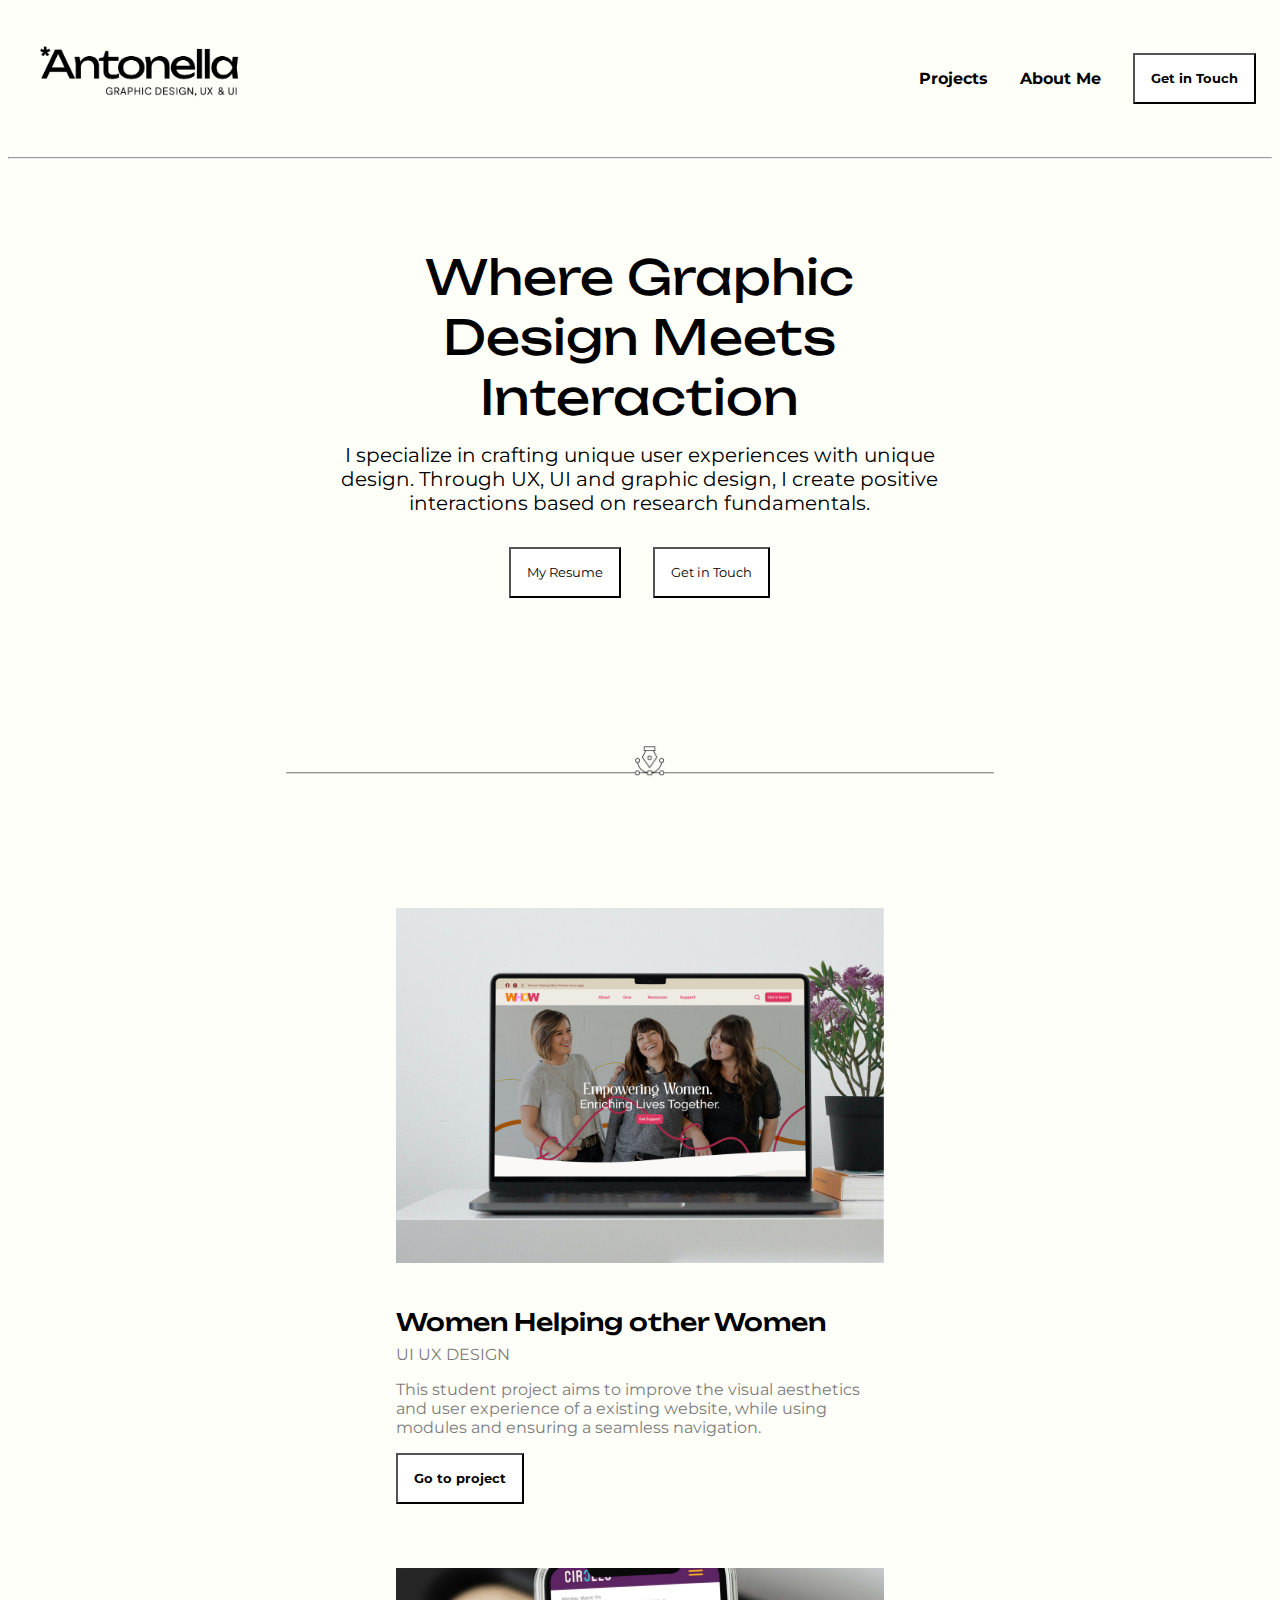
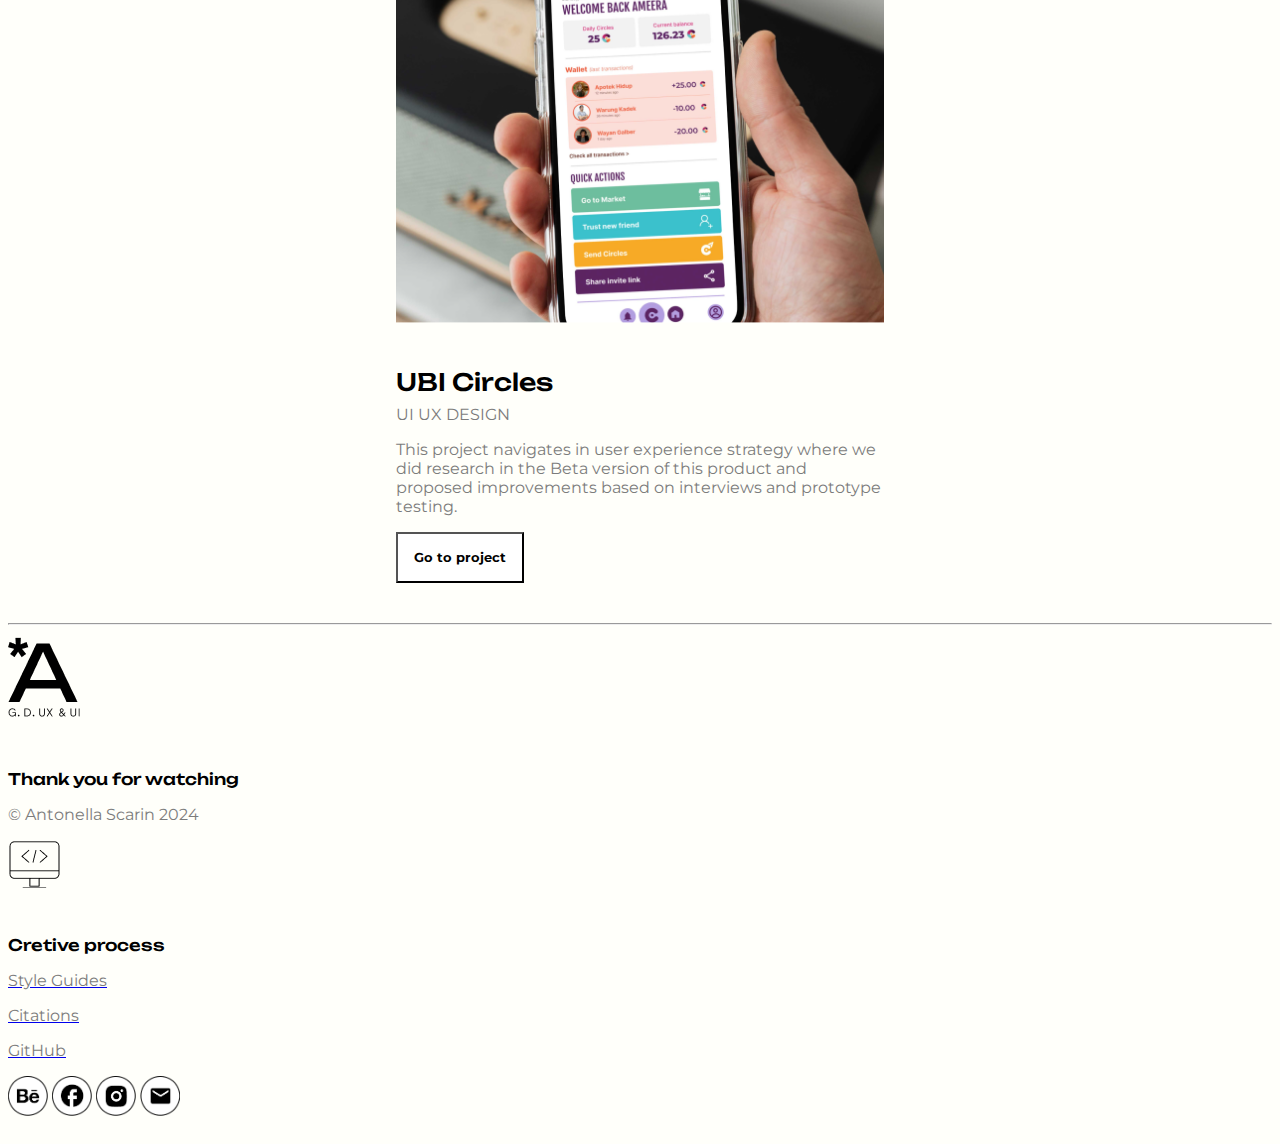
==== index.html @ b7e20346 "changes" ====
<!doctype html>

<html lang="en">
<head>
	<meta charset="utf-8">		
	<meta name="viewport" content="width=device-width, initial-scale=1">
	<title>Portfolio Antonella</title>
	<link rel="stylesheet" href="css/style.css">
	
	<!-- GOOGLE FONTS: Unbounded -->
	<link rel="preconnect" href="https://fonts.googleapis.com">
	<link rel="preconnect" href="https://fonts.gstatic.com" crossorigin>
	<link href="https://fonts.googleapis.com/css2?family=Unbounded:wght@200..900&display=swap" rel="stylesheet">
	
	
	<!-- GOOGLE FONTS: Montserrat -->
	<link rel="preconnect" href="https://fonts.googleapis.com">
	<link rel="preconnect" href="https://fonts.gstatic.com" crossorigin>
	<link href="https://fonts.googleapis.com/css2?family=Montserrat:ital,wght@0,100..900;1,100..900&family=Unbounded:wght@200..900&display=swap" rel="stylesheet">
	
	<!-- ICON INSIDE BUTTONS -->
	<link rel="stylesheet" href="https://cdnjs.cloudflare.com/ajax/libs/font-awesome/6.5.2/css/all.min.css" integrity="sha512-SnH5WK+bZxgPHs44uWIX+LLJAJ9/2PkPKZ5QiAj6Ta86w+fsb2TkcmfRyVX3pBnMFcV7oQPJkl9QevSCWr3W6A==" crossorigin="anonymous" referrerpolicy="no-referrer" />
	
</head> <!-- end of head.  Head is the brain of the website-->

<body>
	<nav class="navbar"> 
		<a href="index.html"><img class="logo" src="img/logo.png" alt="Websitelogo" width="201" height="56"/></a>
		<div class="menu">
			<a href="index.html">Projects</a>
			<a href="about.html">About Me</a>
			<button class="nav-button" onclick="window.location.href='get-in-touch.html';">Get in Touch</button>
		</div>
	</nav> <!-- #end of navigation -->
	
	<hr>
	
	<main>
		
		<section class="hero">
			<h1>Where Graphic Design Meets Interaction</h1>
			<h2>I specialize in crafting unique user experiences with unique design. Through UX, UI and graphic design, I create positive interactions based on research fundamentals.</h2>
			<div class="hero-buttons">
				<button class="button" onclick="window.location.href='doc/resume.pdf';">My Resume</button>
				<button class="button" onclick="window.location.href='get-in-touch.html';" >Get in Touch</button>
			</div>
		</section> <!-- #end of hero -->
		
		<img class="dividor" src="img/dividor.png" alt="a line.">
		
		<div class="projects-container">
			<section class="project-card">
				<img src="img/whow-project-cover.jpg" alt="a macbook open, showing a the home page of the website." width="491" height="357">
				<h3>Women Helping other Women</h3>
				<h4>UI UX DESIGN</h4>
				<p>This  student project aims to improve the visual aesthetics and user experience of a existing website, while using modules and ensuring a seamless navigation.</p>
				<button class="projects-button" onclick="window.location.href='project-1.html';"> Go to project <i class="fa-solid fa-arrow-right"></i> </button> <!-- source:https://youtu.be/dvdamxFWiMM?si=2EXFftRUHvhOe-Tz -->
			</section> <!-- #end of project 1 -->
			
			<section class="project-card">
				<img src="img/ubi-cover.jpg" alt="a hand holding an iphone with the home page of the app." width="491" height="357">
				<h3>UBI Circles</h3>
				<h4>UI UX DESIGN</h4>
				<p>This project navigates in user experience strategy where we did research in the Beta version of this product and proposed improvements based on interviews and prototype testing.</p>
				<button class="projects-button" onclick="window.location.href='project-2.html';"> Go to project <i class="fa-solid fa-arrow-right"></i> </button> <!-- source:https://youtu.be/dvdamxFWiMM?si=2EXFftRUHvhOe-Tz -->
			</section> <!-- #end of project 2 -->
		</div>
	</main>
	
	<hr>
	
	<footer>
		<img src="img/footer-logo.png" alt="Websitelogo vertion 2" width="74" height="89">

		<div class="footer-content">
			<h5>Thank you for watching</h5>
			<p class="copyright">© Antonella Scarin 2024</p>
		</div>
		
		<div class="creative-process">
			<img src="img/icon-footer.png" alt="icon of a computer2" width="53" height="48">
			<div class="creative-process-content">
				<h5>Cretive process</h5>
				<a class="footer-links" href="doc/styleguides.pdf"><p>Style Guides</p></a> <!-- source: how to link a PDF: https://www.google.com/search?q=how+to+button+to+a+pdf+html&oq=how+to+button+to+a+pdf+html&gs_lcrp=EgZjaHJvbWUyBggAEEUYOTIICAEQABgWGB4yCAgCEAAYFhge0gEIOTI0N2owajeoAgCwAgA&sourceid=chrome&ie=UTF-8#kpvalbx=_nmAbZqGfEbLN0PEPzuG7yAc_36 -->
				<a  lass="footer-links" href="doc/citations.pdf"><p>Citations</p></a>
				<a class="footer-links" href="https://github.com/AntonellaSL/portfolio2024"><p>GitHub</p></a>
			</div>
		</div>
		
		<div class="socialmedia">
			<a class="social-media-logos" href="https://www.behance.net/antonellas0d31"><img src="img/behance.png" alt="behance logo" width="40" height="40"/></a>
			<a class="social-media-logos" href="https://www.facebook.com/antonellascarin/"><img src="img/facebook.png" alt="Facebook Logo" width="40" height="40"/></a>
			<a class="social-media-logos" href="https://www.instagram.com/_byantonella/"><img src="img/instagram.png" alt="Instagram Logo" width="40" height="40"/></a>
			<a class="social-media-logos" href="antonella.scarin.l@gmail.com"><img src="img/email.png" alt="email icon" width="40" height="40"/></a>
		</div>
		
	</footer> <!-- #end of footer -->
	
</body>

</html>
---- css/style.css ----
*{
	box-sizing: border-box; /* border-box tells the browser to account for any border and padding in the values you specify for an element's width and height. 
	If you set an element's width to 100 pixels, that 100 pixels will include any border or padding you added, and the content box will shrink to absorb that extra width. 
	https://developer.mozilla.org/en-US/docs/Web/API/ResizeObserverEntry/borderBoxSize */
}

/* ------------ PARAGRAPH, BACKGROUND AND TEXT STYLES ------------ */ 

img{ 
	height:auto;
	max-width:100%;
	margin-bottom: 1rem;
}

body{
    background-color: #FFFFFA;
}

main{
    display: flex;
    flex-direction: column;
    align-items: center;
}

h1{ 
    font-family: "Unbounded", sans-serif;
    font-style: normal;
    font-weight: 400;
    font-size: 3rem;
    margin-bottom: 0;
}

h2{
    font-family: "Montserrat", sans-serif;
    font-style: normal;
    font-weight: 400;
    font-size: 1.25rem; 
    margin-bottom: 0;
}

h3{
    font-family: "Unbounded", sans-serif;
    font-style: normal;
    font-weight: 500;
    font-size: 1.5rem;
    margin-bottom: 0;
}

h4{
    font-family: "Montserrat", sans-serif;
    font-style: normal;
    font-weight: 400;
    font-size: 1rem; 
    color: #7C7C7C; 
    margin-bottom: 0;
    margin-top: 0.5rem;
}

h5{
    font-family: "Unbounded", sans-serif;
    font-style: normal;
    font-weight: 500;
    font-size: 1rem;
    margin-bottom: 0;
}

p{
    font-family: "Montserrat", sans-serif;
    font-style: normal;
    font-weight: 400;
    font-size: 1rem; 
    color: #7C7C7C; 
}

/* --------- NAV BAR --------- */ 

.navbar {
	display: flex;
    flex-direction: row;
	justify-content: flex-end;
	width: 100%;
	margin: 0 auto;
    padding: 1rem;
	z-index: 100;
}

.navbar a {
	display: inline-block;
    align-content: center;
	color: #000000;
	font-family: "Montserrat", sans-serif;
	font-size: 1rem;
	font-weight: 700;
	text-decoration: none;
	flex-grow: 1;
	flex-shrink: 1;
	flex-basis: auto;
    padding: 1rem;
}

.menu{
    margin-right: auto;
    display: flex;
    align-items: center;
}

.navbar a:hover {
	color: #FEA725;
    text-decoration: underline;
    text-decoration-color: #ffc400;
}


.nav-button{
    padding: 1rem;
    background-color: white;
    font-family: "Montserrat", sans-serif;
    font-weight: 700;
    font-size: 0.8rem;
    border-color: black;
    max-height: 4rem;
    margin-left: 1rem;
}

.projects-button{
    padding: 1rem;
    background-color: white;
    font-family: "Montserrat", sans-serif;
    font-weight: 700;
    font-size: 0.8rem;
    border-color: black;
    max-height: 4rem;
}

.projects-button:hover{
    background-color: #000000;
    color: white;
}

.nav-button:hover{
    background-color: #000000;
    color: white;
}

hr{
    color: #000000;
}

/* --------- HERO --------- */ 

main {
    margin: 0 auto;
    grid-gap: 1em;
    max-width: 80vw;
}

.hero {
display: flex;
flex-direction: column;
margin-top: 3rem;
margin-bottom: 3rem;
align-items: center;
justify-content: center;
max-width: 60%;
text-align: center;
}

.hero-buttons{
    display: flex;
    flex-direction: row;
    margin-top: 5rem;
    font-size: 1.5rem;
    font-family: "Montserrat", sans-serif;
    font-weight: 400;
    font-size: 0.8rem;
    border-color: black;
    margin: 1rem;
    
}

.dividor{
    margin-top: 2rem;
    margin-bottom: 5rem;
    height: auto;
    max-width: 70%;
}



/* --------- PROJECTS --------- */ 

.projects-container{
	display: flex;
	flex-direction: row;
	flex-wrap: wrap;
	justify-content: center;
}

.project-card{
    flex-direction: row;
    flex-wrap: wrap;
    justify-content: flex-start;
    margin: 2rem;
    max-width:30.5rem;
}

.button{ /* -- source:https://www.w3schools.com/howto/howto_css_outline_buttons.asp-- */
    padding: 1rem;
    background-color: white;
    font-family: "Montserrat", sans-serif;
    font-weight: 400;
    font-size: 0.8rem;
    border-color: black;
    margin: 1rem;
} 

.button:hover{
    background-color: #000000;
    color: white;
}



/* --------- FOOTER ------*/

footer{
    display: inline-block;
}





/* ---
.footer-links-container{
    display: flex;
    flex-direction: column;
    padding: auto;
}

footer{
    display: inline-block;
    margin: 1rem;
    background-color: #FEA725;
}

/* ---
.creative-process-content{
    display: flex;
    flex-direction: row;
    text-decoration: none;
    padding: 1rem;
    max-width: 30%;
}

.creative-process{
    display: flex;
    flex-direction: row;
}

.footer-links{
    display: flex;
    flex-direction: row;
}

.footer-content{
    max-width: 30%;
    margin: 1rem;
}-----*/




/* --------- ABOUT ME PAGE --------- */ 
.about-title{
    display: flex;
    flex-direction: column;
    justify-content: flex-start;
    margin-right: 5rem;
    margin-left: 5rem;
    margin-top: 3rem;
}
.about-content{
    margin: 1rem;
}

.my-skills{
    display: flex;
    flex-direction: column;
    align-items: center;
    margin-bottom: 3rem;
}
.skills-cards{
    display: flex;
    flex-direction: row;
    align-items: center;
    flex-wrap: wrap;  
}

.card{
    display: flex;
    flex-direction: column;
    align-items: center;
    background-color: #ffffff;
    border: 1rem;
    border:2px solid black;
    padding: 2rem;
    margin: 1.5rem;
    width: 20rem;
    height: 22rem;
}

.photo{
    display: flex;
    flex-direction: row;
    align-items: flex-end;
    background-size: cover;
    background-repeat: no-repeat;

}

.photo-content{
    display: flex;
    flex-direction: column;
    max-width: 50%;
    margin: 3rem;
}

.about-background{
    background-position:right 3em bottom 10px; ;
}

/* --------- CONTACT FORM --------- */


.contact-title{
    display: flex;
    flex-direction: column;
    align-items: flex-start
}

input[type=text], select, textarea {
    width: 100%; 
    font-family: "Montserrat", sans-serif;
    font-weight: 400;
    font-size: 1rem;
    padding: 1rem; 
    border: 1px solid #000000; 
    box-sizing: border-box; 
    margin-top: 1rem; 
    margin-bottom: 1rem; 
    resize: vertical /* Allow the user to vertically resize the textarea (not horizontally) */
  }

  input[type=text], label {
    font-family: "Montserrat", sans-serif;
    font-size: 1rem;
  }
  

  input[type=submit] {
    background-color: #ffffff;
    color: rgb(0, 0, 0);
    border:1px solid black;
    padding: 12px 20px;
    cursor: pointer;
    font-family: "Montserrat", sans-serif;
    font-weight: 400;
    font-size: 0.8rem;
  }
  

  input[type=submit]:hover {
    background-color: #000000;
    color: #ffffff;
    border: 1px;
  }
  
  .container {
    border-radius: 5px;
    padding: 20px;
    max-width: 80%;
  }
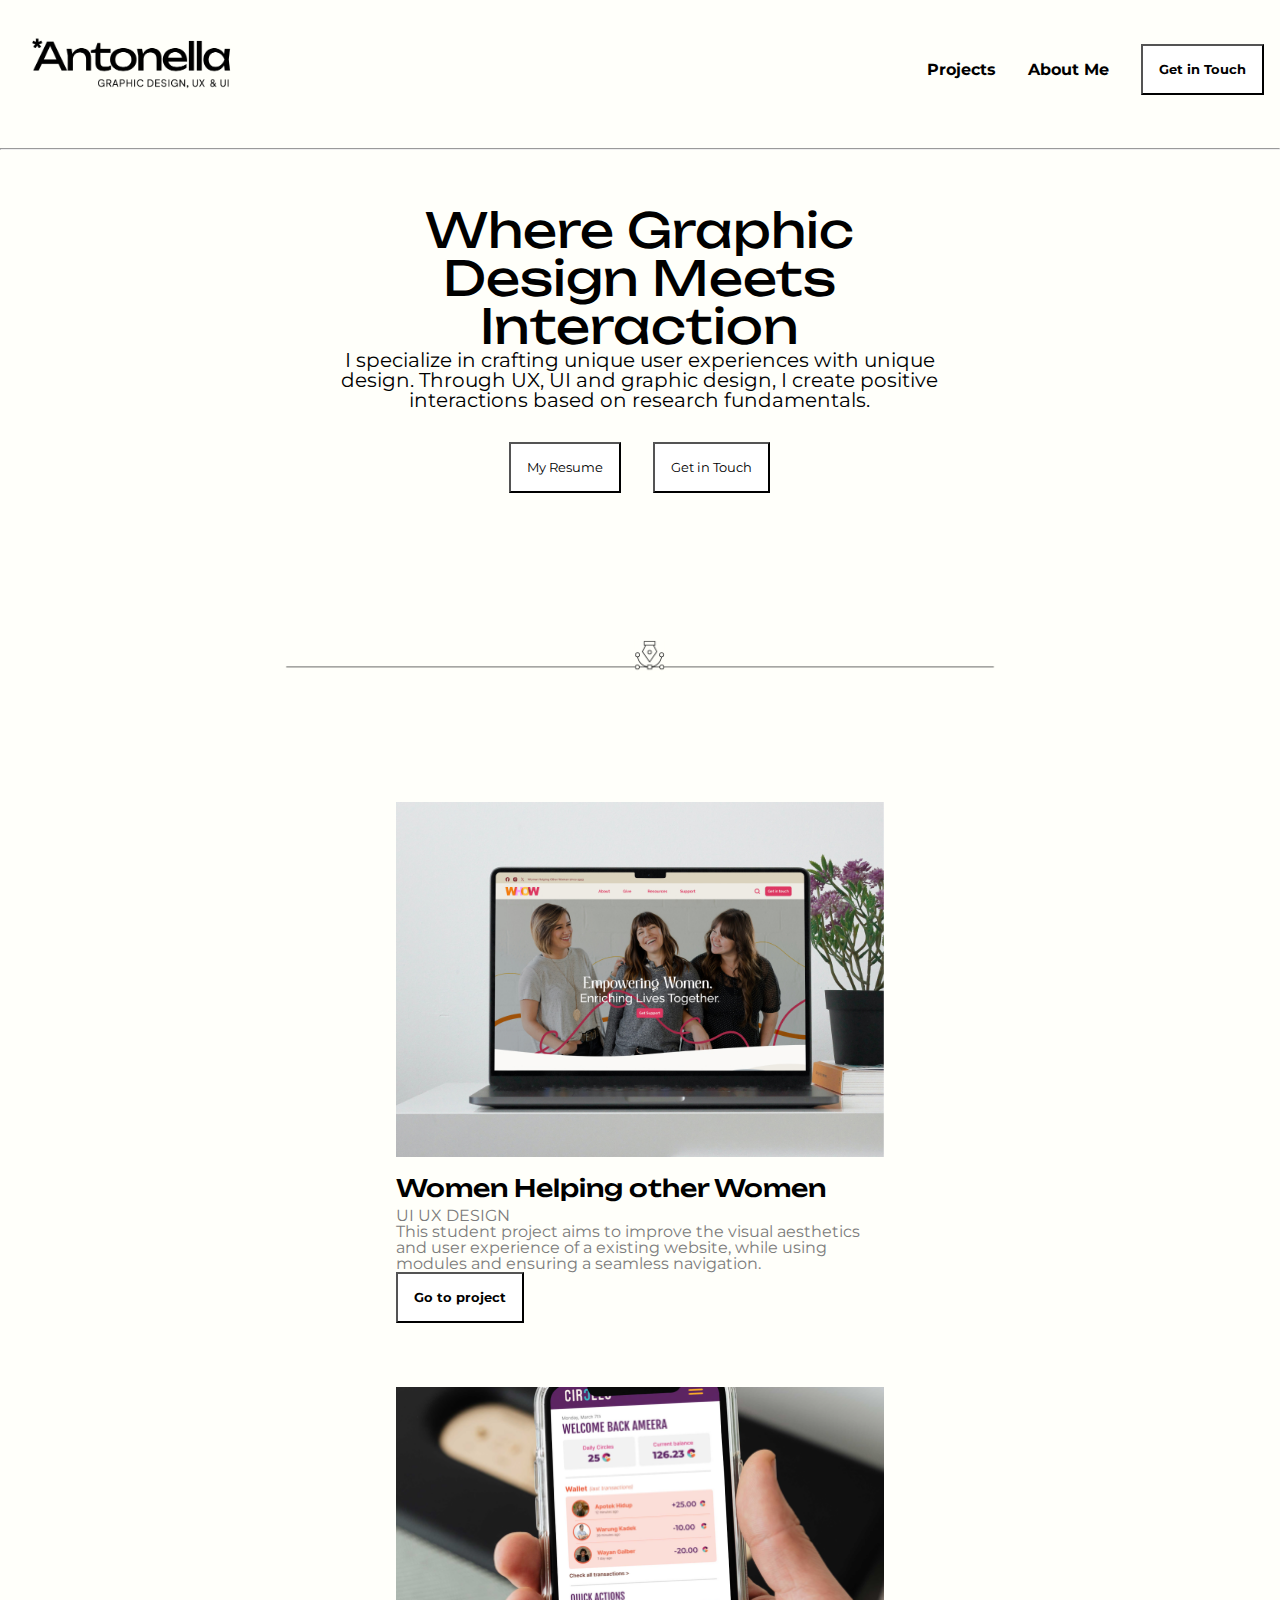
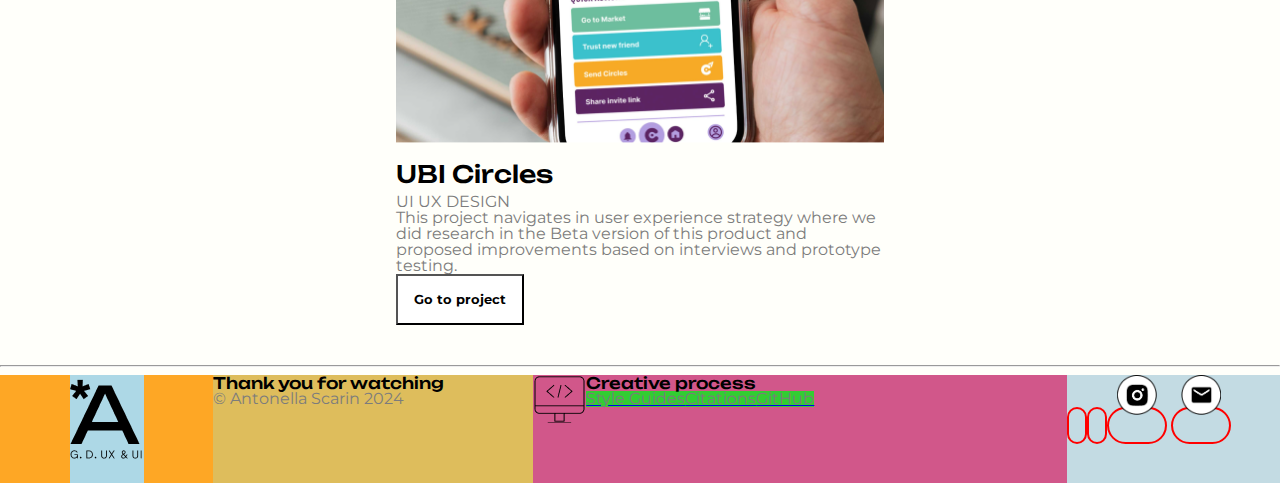
==== commit d248173a: "update" ====
--- a/index.html
+++ b/index.html
@@ -1,101 +1,219 @@
-<!doctype html>
+<!DOCTYPE html>
 
 <html lang="en">
-<head>
-	<meta charset="utf-8">		
-	<meta name="viewport" content="width=device-width, initial-scale=1">
-	<title>Portfolio Antonella</title>
-	<link rel="stylesheet" href="css/style.css">
-	
-	<!-- GOOGLE FONTS: Unbounded -->
-	<link rel="preconnect" href="https://fonts.googleapis.com">
-	<link rel="preconnect" href="https://fonts.gstatic.com" crossorigin>
-	<link href="https://fonts.googleapis.com/css2?family=Unbounded:wght@200..900&display=swap" rel="stylesheet">
-	
-	
-	<!-- GOOGLE FONTS: Montserrat -->
-	<link rel="preconnect" href="https://fonts.googleapis.com">
-	<link rel="preconnect" href="https://fonts.gstatic.com" crossorigin>
-	<link href="https://fonts.googleapis.com/css2?family=Montserrat:ital,wght@0,100..900;1,100..900&family=Unbounded:wght@200..900&display=swap" rel="stylesheet">
-	
-	<!-- ICON INSIDE BUTTONS -->
-	<link rel="stylesheet" href="https://cdnjs.cloudflare.com/ajax/libs/font-awesome/6.5.2/css/all.min.css" integrity="sha512-SnH5WK+bZxgPHs44uWIX+LLJAJ9/2PkPKZ5QiAj6Ta86w+fsb2TkcmfRyVX3pBnMFcV7oQPJkl9QevSCWr3W6A==" crossorigin="anonymous" referrerpolicy="no-referrer" />
-	
-</head> <!-- end of head.  Head is the brain of the website-->
-
-<body>
-	<nav class="navbar"> 
-		<a href="index.html"><img class="logo" src="img/logo.png" alt="Websitelogo" width="201" height="56"/></a>
-		<div class="menu">
-			<a href="index.html">Projects</a>
-			<a href="about.html">About Me</a>
-			<button class="nav-button" onclick="window.location.href='get-in-touch.html';">Get in Touch</button>
-		</div>
-	</nav> <!-- #end of navigation -->
-	
-	<hr>
-	
-	<main>
-		
-		<section class="hero">
-			<h1>Where Graphic Design Meets Interaction</h1>
-			<h2>I specialize in crafting unique user experiences with unique design. Through UX, UI and graphic design, I create positive interactions based on research fundamentals.</h2>
-			<div class="hero-buttons">
-				<button class="button" onclick="window.location.href='doc/resume.pdf';">My Resume</button>
-				<button class="button" onclick="window.location.href='get-in-touch.html';" >Get in Touch</button>
-			</div>
-		</section> <!-- #end of hero -->
-		
-		<img class="dividor" src="img/dividor.png" alt="a line.">
-		
-		<div class="projects-container">
-			<section class="project-card">
-				<img src="img/whow-project-cover.jpg" alt="a macbook open, showing a the home page of the website." width="491" height="357">
-				<h3>Women Helping other Women</h3>
-				<h4>UI UX DESIGN</h4>
-				<p>This  student project aims to improve the visual aesthetics and user experience of a existing website, while using modules and ensuring a seamless navigation.</p>
-				<button class="projects-button" onclick="window.location.href='project-1.html';"> Go to project <i class="fa-solid fa-arrow-right"></i> </button> <!-- source:https://youtu.be/dvdamxFWiMM?si=2EXFftRUHvhOe-Tz -->
-			</section> <!-- #end of project 1 -->
-			
-			<section class="project-card">
-				<img src="img/ubi-cover.jpg" alt="a hand holding an iphone with the home page of the app." width="491" height="357">
-				<h3>UBI Circles</h3>
-				<h4>UI UX DESIGN</h4>
-				<p>This project navigates in user experience strategy where we did research in the Beta version of this product and proposed improvements based on interviews and prototype testing.</p>
-				<button class="projects-button" onclick="window.location.href='project-2.html';"> Go to project <i class="fa-solid fa-arrow-right"></i> </button> <!-- source:https://youtu.be/dvdamxFWiMM?si=2EXFftRUHvhOe-Tz -->
-			</section> <!-- #end of project 2 -->
-		</div>
-	</main>
-	
-	<hr>
-	
-	<footer>
-		<img src="img/footer-logo.png" alt="Websitelogo vertion 2" width="74" height="89">
-
-		<div class="footer-content">
-			<h5>Thank you for watching</h5>
-			<p class="copyright">© Antonella Scarin 2024</p>
-		</div>
-		
-		<div class="creative-process">
-			<img src="img/icon-footer.png" alt="icon of a computer2" width="53" height="48">
-			<div class="creative-process-content">
-				<h5>Cretive process</h5>
-				<a class="footer-links" href="doc/styleguides.pdf"><p>Style Guides</p></a> <!-- source: how to link a PDF: https://www.google.com/search?q=how+to+button+to+a+pdf+html&oq=how+to+button+to+a+pdf+html&gs_lcrp=EgZjaHJvbWUyBggAEEUYOTIICAEQABgWGB4yCAgCEAAYFhge0gEIOTI0N2owajeoAgCwAgA&sourceid=chrome&ie=UTF-8#kpvalbx=_nmAbZqGfEbLN0PEPzuG7yAc_36 -->
-				<a  lass="footer-links" href="doc/citations.pdf"><p>Citations</p></a>
-				<a class="footer-links" href="https://github.com/AntonellaSL/portfolio2024"><p>GitHub</p></a>
-			</div>
-		</div>
-		
-		<div class="socialmedia">
-			<a class="social-media-logos" href="https://www.behance.net/antonellas0d31"><img src="img/behance.png" alt="behance logo" width="40" height="40"/></a>
-			<a class="social-media-logos" href="https://www.facebook.com/antonellascarin/"><img src="img/facebook.png" alt="Facebook Logo" width="40" height="40"/></a>
-			<a class="social-media-logos" href="https://www.instagram.com/_byantonella/"><img src="img/instagram.png" alt="Instagram Logo" width="40" height="40"/></a>
-			<a class="social-media-logos" href="antonella.scarin.l@gmail.com"><img src="img/email.png" alt="email icon" width="40" height="40"/></a>
-		</div>
-		
-	</footer> <!-- #end of footer -->
-	
-</body>
-
-</html>+  <head>
+    <meta charset="utf-8" />
+    <meta name="viewport" content="width=device-width, initial-scale=1" />
+    <title>Portfolio Antonella</title>
+    <link rel="stylesheet" href="css/style.css" />
+
+    <!-- GOOGLE FONTS: Unbounded -->
+    <link rel="preconnect" href="https://fonts.googleapis.com" />
+    <link rel="preconnect" href="https://fonts.gstatic.com" crossorigin />
+    <link
+      href="https://fonts.googleapis.com/css2?family=Unbounded:wght@200..900&display=swap"
+      rel="stylesheet"
+    />
+
+    <!-- GOOGLE FONTS: Montserrat -->
+    <link rel="preconnect" href="https://fonts.googleapis.com" />
+    <link rel="preconnect" href="https://fonts.gstatic.com" crossorigin />
+    <link
+      href="https://fonts.googleapis.com/css2?family=Montserrat:ital,wght@0,100..900;1,100..900&family=Unbounded:wght@200..900&display=swap"
+      rel="stylesheet"
+    />
+
+    <!-- ICON INSIDE BUTTONS -->
+    <link
+      rel="stylesheet"
+      href="https://cdnjs.cloudflare.com/ajax/libs/font-awesome/6.5.2/css/all.min.css"
+      integrity="sha512-SnH5WK+bZxgPHs44uWIX+LLJAJ9/2PkPKZ5QiAj6Ta86w+fsb2TkcmfRyVX3pBnMFcV7oQPJkl9QevSCWr3W6A=="
+      crossorigin="anonymous"
+      referrerpolicy="no-referrer"
+    />
+  </head>
+  <!-- end of head.  Head is the brain of the website-->
+
+  <body>
+    <nav class="navbar">
+      <a href="index.html"
+        ><img
+          class="logo"
+          src="img/logo.png"
+          alt="Websitelogo"
+          width="201"
+          height="56"
+      /></a>
+      <div class="menu">
+        <a href="index.html">Projects</a>
+        <a href="about.html">About Me</a>
+        <button
+          class="nav-button"
+          onclick="window.location.href='get-in-touch.html';"
+        >
+          Get in Touch
+        </button>
+      </div>
+    </nav>
+    <!-- #end of navigation -->
+
+    <hr />
+
+    <main>
+      <section class="hero">
+        <h1>Where Graphic Design Meets Interaction</h1>
+        <h2>
+          I specialize in crafting unique user experiences with unique design.
+          Through UX, UI and graphic design, I create positive interactions
+          based on research fundamentals.
+        </h2>
+        <div class="hero-buttons">
+          <button
+            class="button"
+            onclick="window.location.href='doc/resume.pdf';"
+          >
+            My Resume
+          </button>
+          <button
+            class="button"
+            onclick="window.location.href='get-in-touch.html';"
+          >
+            Get in Touch
+          </button>
+        </div>
+      </section>
+      <!-- #end of hero -->
+
+      <img class="dividor" src="img/dividor.png" alt="a line." />
+
+      <div class="projects-container">
+        <section class="project-card">
+          <img
+            src="img/whow-project-cover.jpg"
+            alt="a macbook open, showing a the home page of the website."
+            width="491"
+            height="357"
+          />
+          <h3>Women Helping other Women</h3>
+          <h4>UI UX DESIGN</h4>
+          <p>
+            This student project aims to improve the visual aesthetics and user
+            experience of a existing website, while using modules and ensuring a
+            seamless navigation.
+          </p>
+          <button
+            class="projects-button"
+            onclick="window.location.href='project-1.html';"
+          >
+            Go to project <i class="fa-solid fa-arrow-right"></i>
+          </button>
+          <!-- source:https://youtu.be/dvdamxFWiMM?si=2EXFftRUHvhOe-Tz -->
+        </section>
+        <!-- #end of project 1 -->
+
+        <section class="project-card">
+          <img
+            src="img/ubi-cover.jpg"
+            alt="a hand holding an iphone with the home page of the app."
+            width="491"
+            height="357"
+          />
+          <h3>UBI Circles</h3>
+          <h4>UI UX DESIGN</h4>
+          <p>
+            This project navigates in user experience strategy where we did
+            research in the Beta version of this product and proposed
+            improvements based on interviews and prototype testing.
+          </p>
+          <button
+            class="projects-button"
+            onclick="window.location.href='project-2.html';"
+          >
+            Go to project <i class="fa-solid fa-arrow-right"></i>
+          </button>
+          <!-- source:https://youtu.be/dvdamxFWiMM?si=2EXFftRUHvhOe-Tz -->
+        </section>
+        <!-- #end of project 2 -->
+      </div>
+    </main>
+
+    <hr />
+
+    <footer>
+      <figure class="footer-logo">
+        <img
+          src="img/footer-logo.png"
+          alt="Websitelogo vertion 2"
+          width="74"
+          height="89"
+        />
+      </figure>
+
+      <div class="footer-content">
+        <h5>Thank you for watching</h5>
+        <p class="copyright">© Antonella Scarin 2024</p>
+      </div>
+
+      <div class="creative-process">
+        <figure class="footer-icon">
+          <img
+            src="img/icon-footer.png"
+            alt="icon of a computer2"
+            width="53"
+            height="48"
+          />
+        </figure>
+        <div class="creative-process-content">
+          <h5>Creative process</h5>
+
+          <ul class="footer-list">
+            <li class="footer-list-item">
+              <a class="footer-links" href="doc/styleguides.pdf"
+                ><p>Style Guides</p></a
+              >
+              <!-- source: how to link a PDF: https://www.google.com/search?q=how+to+button+to+a+pdf+html&oq=how+to+button+to+a+pdf+html&gs_lcrp=EgZjaHJvbWUyBggAEEUYOTIICAEQABgWGB4yCAgCEAAYFhge0gEIOTI0N2owajeoAgCwAgA&sourceid=chrome&ie=UTF-8#kpvalbx=_nmAbZqGfEbLN0PEPzuG7yAc_36 -->
+            </li>
+            <li class="footer-list-item">
+              <a lass="footer-links" href="doc/citations.pdf"
+                ><p>Citations</p></a
+              >
+            </li>
+            <li class="footer-list-item">
+              <a
+                class="footer-links"
+                href="https://github.com/AntonellaSL/portfolio2024"
+                ><p>GitHub</p></a
+              >
+            </li>
+          </ul>
+        </div>
+      </div>
+
+      <div class="social-media">
+        <a
+          class="social-media-logos"
+          href="https://www.behance.net/antonellas0d31"
+          ><i class="fa-brands fa-behance"></i
+        ></a>
+        <a
+          class="social-media-logos"
+          href="https://www.facebook.com/antonellascarin/"
+          ><i class="fa-brands fa-instagram"></i
+        ></a>
+        <a
+          class="social-media-logos"
+          href="https://www.instagram.com/_byantonella/"
+          ><img
+            src="img/instagram.png"
+            alt="Instagram Logo"
+            width="40"
+            height="40"
+        /></a>
+        <a class="social-media-logos" href="antonella.scarin.l@gmail.com"
+          ><img src="img/email.png" alt="email icon" width="40" height="40"
+        /></a>
+      </div>
+    </footer>
+    <!-- #end of footer -->
+  </body>
+</html>
--- a/css/style.css
+++ b/css/style.css
@@ -1,387 +1,380 @@
-*{
-	box-sizing: border-box; /* border-box tells the browser to account for any border and padding in the values you specify for an element's width and height. 
+@import url(reset.css);
+
+html {
+  box-sizing: border-box;
+}
+*,
+*:before,
+*:after {
+  box-sizing: inherit;
+}
+
+/* border-box tells the browser to account for any border and padding in the values you specify for an element's width and height. 
 	If you set an element's width to 100 pixels, that 100 pixels will include any border or padding you added, and the content box will shrink to absorb that extra width. 
 	https://developer.mozilla.org/en-US/docs/Web/API/ResizeObserverEntry/borderBoxSize */
-}
-
-/* ------------ PARAGRAPH, BACKGROUND AND TEXT STYLES ------------ */ 
-
-img{ 
-	height:auto;
-	max-width:100%;
-	margin-bottom: 1rem;
-}
-
-body{
-    background-color: #FFFFFA;
-}
-
-main{
-    display: flex;
-    flex-direction: column;
-    align-items: center;
-}
-
-h1{ 
-    font-family: "Unbounded", sans-serif;
-    font-style: normal;
-    font-weight: 400;
-    font-size: 3rem;
-    margin-bottom: 0;
-}
-
-h2{
-    font-family: "Montserrat", sans-serif;
-    font-style: normal;
-    font-weight: 400;
-    font-size: 1.25rem; 
-    margin-bottom: 0;
-}
-
-h3{
-    font-family: "Unbounded", sans-serif;
-    font-style: normal;
-    font-weight: 500;
-    font-size: 1.5rem;
-    margin-bottom: 0;
-}
-
-h4{
-    font-family: "Montserrat", sans-serif;
-    font-style: normal;
-    font-weight: 400;
-    font-size: 1rem; 
-    color: #7C7C7C; 
-    margin-bottom: 0;
-    margin-top: 0.5rem;
-}
-
-h5{
-    font-family: "Unbounded", sans-serif;
-    font-style: normal;
-    font-weight: 500;
-    font-size: 1rem;
-    margin-bottom: 0;
-}
-
-p{
-    font-family: "Montserrat", sans-serif;
-    font-style: normal;
-    font-weight: 400;
-    font-size: 1rem; 
-    color: #7C7C7C; 
-}
-
-/* --------- NAV BAR --------- */ 
+
+/* ------------ PARAGRAPH, BACKGROUND AND TEXT STYLES ------------ */
+
+img {
+  max-width: 100%;
+  height: auto;
+  margin-bottom: 1rem;
+}
+
+body {
+  background-color: #fffffa;
+}
+
+main {
+  display: flex;
+  flex-direction: column;
+  align-items: center;
+}
+
+h1 {
+  font-family: "Unbounded", sans-serif;
+  font-style: normal;
+  font-weight: 400;
+  font-size: 3rem;
+  margin-bottom: 0;
+}
+
+h2 {
+  font-family: "Montserrat", sans-serif;
+  font-style: normal;
+  font-weight: 400;
+  font-size: 1.25rem;
+  margin-bottom: 0;
+}
+
+h3 {
+  font-family: "Unbounded", sans-serif;
+  font-style: normal;
+  font-weight: 500;
+  font-size: 1.5rem;
+  margin-bottom: 0;
+}
+
+h4 {
+  font-family: "Montserrat", sans-serif;
+  font-style: normal;
+  font-weight: 400;
+  font-size: 1rem;
+  color: #7c7c7c;
+  margin-bottom: 0;
+  margin-top: 0.5rem;
+}
+
+h5 {
+  font-family: "Unbounded", sans-serif;
+  font-style: normal;
+  font-weight: 500;
+  font-size: 1rem;
+  margin-bottom: 0;
+}
+
+p {
+  font-family: "Montserrat", sans-serif;
+  font-style: normal;
+  font-weight: 400;
+  font-size: 1rem;
+  color: #7c7c7c;
+}
+
+/* --------- NAV BAR --------- */
 
 .navbar {
-	display: flex;
-    flex-direction: row;
-	justify-content: flex-end;
-	width: 100%;
-	margin: 0 auto;
-    padding: 1rem;
-	z-index: 100;
+  display: flex;
+  flex-direction: row;
+  justify-content: flex-end;
+  width: 100%;
+  margin: 0 auto;
+  padding: 1rem;
+  z-index: 100;
 }
 
 .navbar a {
-	display: inline-block;
-    align-content: center;
-	color: #000000;
-	font-family: "Montserrat", sans-serif;
-	font-size: 1rem;
-	font-weight: 700;
-	text-decoration: none;
-	flex-grow: 1;
-	flex-shrink: 1;
-	flex-basis: auto;
-    padding: 1rem;
-}
-
-.menu{
-    margin-right: auto;
-    display: flex;
-    align-items: center;
+  display: inline-block;
+  align-content: center;
+  color: #000000;
+  font-family: "Montserrat", sans-serif;
+  font-size: 1rem;
+  font-weight: 700;
+  text-decoration: none;
+  flex-grow: 1;
+  flex-shrink: 1;
+  flex-basis: auto;
+  padding: 1rem;
+}
+
+.menu {
+  margin-right: auto;
+  display: flex;
+  align-items: center;
 }
 
 .navbar a:hover {
-	color: #FEA725;
-    text-decoration: underline;
-    text-decoration-color: #ffc400;
-}
-
-
-.nav-button{
-    padding: 1rem;
-    background-color: white;
-    font-family: "Montserrat", sans-serif;
-    font-weight: 700;
-    font-size: 0.8rem;
-    border-color: black;
-    max-height: 4rem;
-    margin-left: 1rem;
-}
-
-.projects-button{
-    padding: 1rem;
-    background-color: white;
-    font-family: "Montserrat", sans-serif;
-    font-weight: 700;
-    font-size: 0.8rem;
-    border-color: black;
-    max-height: 4rem;
-}
-
-.projects-button:hover{
-    background-color: #000000;
-    color: white;
-}
-
-.nav-button:hover{
-    background-color: #000000;
-    color: white;
-}
-
-hr{
-    color: #000000;
-}
-
-/* --------- HERO --------- */ 
+  color: #fea725;
+  text-decoration: underline;
+  text-decoration-color: #ffc400;
+}
+
+.nav-button {
+  padding: 1rem;
+  background-color: white;
+  font-family: "Montserrat", sans-serif;
+  font-weight: 700;
+  font-size: 0.8rem;
+  border-color: black;
+  max-height: 4rem;
+  margin-left: 1rem;
+}
+
+.projects-button {
+  padding: 1rem;
+  background-color: white;
+  font-family: "Montserrat", sans-serif;
+  font-weight: 700;
+  font-size: 0.8rem;
+  border-color: black;
+  max-height: 4rem;
+}
+
+.projects-button:hover {
+  background-color: #000000;
+  color: white;
+}
+
+.nav-button:hover {
+  background-color: #000000;
+  color: white;
+}
+
+hr {
+  color: #000000;
+}
+
+/* --------- HERO --------- */
 
 main {
-    margin: 0 auto;
-    grid-gap: 1em;
-    max-width: 80vw;
+  margin: 0 auto;
+  grid-gap: 1em;
+  max-width: 80vw;
 }
 
 .hero {
-display: flex;
-flex-direction: column;
-margin-top: 3rem;
-margin-bottom: 3rem;
-align-items: center;
-justify-content: center;
-max-width: 60%;
-text-align: center;
-}
-
-.hero-buttons{
-    display: flex;
-    flex-direction: row;
-    margin-top: 5rem;
-    font-size: 1.5rem;
-    font-family: "Montserrat", sans-serif;
-    font-weight: 400;
-    font-size: 0.8rem;
-    border-color: black;
-    margin: 1rem;
-    
-}
-
-.dividor{
-    margin-top: 2rem;
-    margin-bottom: 5rem;
-    height: auto;
-    max-width: 70%;
-}
-
-
-
-/* --------- PROJECTS --------- */ 
-
-.projects-container{
-	display: flex;
-	flex-direction: row;
-	flex-wrap: wrap;
-	justify-content: center;
-}
-
-.project-card{
-    flex-direction: row;
-    flex-wrap: wrap;
-    justify-content: flex-start;
-    margin: 2rem;
-    max-width:30.5rem;
-}
-
-.button{ /* -- source:https://www.w3schools.com/howto/howto_css_outline_buttons.asp-- */
-    padding: 1rem;
-    background-color: white;
-    font-family: "Montserrat", sans-serif;
-    font-weight: 400;
-    font-size: 0.8rem;
-    border-color: black;
-    margin: 1rem;
-} 
-
-.button:hover{
-    background-color: #000000;
-    color: white;
-}
-
-
+  display: flex;
+  flex-direction: column;
+  margin-top: 3rem;
+  margin-bottom: 3rem;
+  align-items: center;
+  justify-content: center;
+  max-width: 60%;
+  text-align: center;
+}
+
+.hero-buttons {
+  display: flex;
+  flex-direction: row;
+  margin-top: 5rem;
+  font-size: 1.5rem;
+  font-family: "Montserrat", sans-serif;
+  font-weight: 400;
+  font-size: 0.8rem;
+  border-color: black;
+  margin: 1rem;
+}
+
+.dividor {
+  margin-top: 2rem;
+  margin-bottom: 5rem;
+  height: auto;
+  max-width: 70%;
+}
+
+/* --------- PROJECTS --------- */
+
+.projects-container {
+  display: flex;
+  flex-direction: row;
+  flex-wrap: wrap;
+  justify-content: center;
+}
+
+.project-card {
+  flex-direction: row;
+  flex-wrap: wrap;
+  justify-content: flex-start;
+  margin: 2rem;
+  max-width: 30.5rem;
+}
+
+.button {
+  /* -- source:https://www.w3schools.com/howto/howto_css_outline_buttons.asp-- */
+  padding: 1rem;
+  background-color: white;
+  font-family: "Montserrat", sans-serif;
+  font-weight: 400;
+  font-size: 0.8rem;
+  border-color: black;
+  margin: 1rem;
+}
+
+.button:hover {
+  background-color: #000000;
+  color: white;
+}
 
 /* --------- FOOTER ------*/
 
-footer{
-    display: inline-block;
-}
-
-
-
-
-
-/* ---
-.footer-links-container{
-    display: flex;
-    flex-direction: column;
-    padding: auto;
-}
-
-footer{
-    display: inline-block;
-    margin: 1rem;
-    background-color: #FEA725;
-}
-
-/* ---
-.creative-process-content{
-    display: flex;
-    flex-direction: row;
-    text-decoration: none;
-    padding: 1rem;
-    max-width: 30%;
-}
-
-.creative-process{
-    display: flex;
-    flex-direction: row;
-}
-
-.footer-links{
-    display: flex;
-    flex-direction: row;
-}
-
-.footer-content{
-    max-width: 30%;
-    margin: 1rem;
-}-----*/
-
-
-
-
-/* --------- ABOUT ME PAGE --------- */ 
-.about-title{
-    display: flex;
-    flex-direction: column;
-    justify-content: flex-start;
-    margin-right: 5rem;
-    margin-left: 5rem;
-    margin-top: 3rem;
-}
-.about-content{
-    margin: 1rem;
-}
-
-.my-skills{
-    display: flex;
-    flex-direction: column;
-    align-items: center;
-    margin-bottom: 3rem;
-}
-.skills-cards{
-    display: flex;
-    flex-direction: row;
-    align-items: center;
-    flex-wrap: wrap;  
-}
-
-.card{
-    display: flex;
-    flex-direction: column;
-    align-items: center;
-    background-color: #ffffff;
-    border: 1rem;
-    border:2px solid black;
-    padding: 2rem;
-    margin: 1.5rem;
-    width: 20rem;
-    height: 22rem;
-}
-
-.photo{
-    display: flex;
-    flex-direction: row;
-    align-items: flex-end;
-    background-size: cover;
-    background-repeat: no-repeat;
-
-}
-
-.photo-content{
-    display: flex;
-    flex-direction: column;
-    max-width: 50%;
-    margin: 3rem;
-}
-
-.about-background{
-    background-position:right 3em bottom 10px; ;
+footer {
+  display: grid;
+  grid-template-columns: repeat(12, 1fr);
+  background-color: #fea725;
+}
+
+.footer-logo {
+  grid-column-start: 1;
+  grid-column-end: 3;
+  background: lightblue;
+  justify-self: center;
+  align-self: center;
+}
+.footer-content {
+  grid-column-start: 3;
+  grid-column-end: 6;
+  background: rgb(222, 189, 92);
+}
+.creative-process {
+  grid-column-start: 6;
+  grid-column-end: 11;
+  background: rgb(209, 87, 138);
+  display: flex;
+  flex-direction: row;
+}
+.footer-list {
+  background: limegreen;
+  display: flex;
+  flex-direction: row;
+}
+.social-media {
+  grid-column-start: 11;
+  grid-column-end: 13;
+  background: rgb(195, 219, 227);
+}
+
+.social-media-logos {
+  border-radius: 2rem;
+  border: 2px solid red;
+  padding: 0.5rem;
+}
+
+/* --------- ABOUT ME PAGE --------- */
+.about-title {
+  display: flex;
+  flex-direction: column;
+  justify-content: flex-start;
+  margin-right: 5rem;
+  margin-left: 5rem;
+  margin-top: 3rem;
+}
+.about-content {
+  margin: 1rem;
+}
+
+.my-skills {
+  display: flex;
+  flex-direction: column;
+  align-items: center;
+  margin-bottom: 3rem;
+}
+.skills-cards {
+  display: flex;
+  flex-direction: row;
+  align-items: center;
+  flex-wrap: wrap;
+}
+
+.card {
+  display: flex;
+  flex-direction: column;
+  align-items: center;
+  background-color: #ffffff;
+  border: 1rem;
+  border: 2px solid black;
+  padding: 2rem;
+  margin: 1.5rem;
+  width: 20rem;
+  height: 22rem;
+}
+
+.photo {
+  display: flex;
+  flex-direction: row;
+  align-items: flex-end;
+  background-size: cover;
+  background-repeat: no-repeat;
+}
+
+.photo-content {
+  display: flex;
+  flex-direction: column;
+  max-width: 50%;
+  margin: 3rem;
+}
+
+.about-background {
+  background-position: right 3em bottom 10px;
 }
 
 /* --------- CONTACT FORM --------- */
 
-
-.contact-title{
-    display: flex;
-    flex-direction: column;
-    align-items: flex-start
-}
-
-input[type=text], select, textarea {
-    width: 100%; 
-    font-family: "Montserrat", sans-serif;
-    font-weight: 400;
-    font-size: 1rem;
-    padding: 1rem; 
-    border: 1px solid #000000; 
-    box-sizing: border-box; 
-    margin-top: 1rem; 
-    margin-bottom: 1rem; 
-    resize: vertical /* Allow the user to vertically resize the textarea (not horizontally) */
-  }
-
-  input[type=text], label {
-    font-family: "Montserrat", sans-serif;
-    font-size: 1rem;
-  }
-  
-
-  input[type=submit] {
-    background-color: #ffffff;
-    color: rgb(0, 0, 0);
-    border:1px solid black;
-    padding: 12px 20px;
-    cursor: pointer;
-    font-family: "Montserrat", sans-serif;
-    font-weight: 400;
-    font-size: 0.8rem;
-  }
-  
-
-  input[type=submit]:hover {
-    background-color: #000000;
-    color: #ffffff;
-    border: 1px;
-  }
-  
-  .container {
-    border-radius: 5px;
-    padding: 20px;
-    max-width: 80%;
-  }
-
-
-
-
+.contact-title {
+  display: flex;
+  flex-direction: column;
+  align-items: flex-start;
+}
+
+input[type="text"],
+select,
+textarea {
+  width: 100%;
+  font-family: "Montserrat", sans-serif;
+  font-weight: 400;
+  font-size: 1rem;
+  padding: 1rem;
+  border: 1px solid #000000;
+  box-sizing: border-box;
+  margin-top: 1rem;
+  margin-bottom: 1rem;
+  resize: vertical; /* Allow the user to vertically resize the textarea (not horizontally) */
+}
+
+input[type="text"],
+label {
+  font-family: "Montserrat", sans-serif;
+  font-size: 1rem;
+}
+
+input[type="submit"] {
+  background-color: #ffffff;
+  color: rgb(0, 0, 0);
+  border: 1px solid black;
+  padding: 12px 20px;
+  cursor: pointer;
+  font-family: "Montserrat", sans-serif;
+  font-weight: 400;
+  font-size: 0.8rem;
+}
+
+input[type="submit"]:hover {
+  background-color: #000000;
+  color: #ffffff;
+  border: 1px;
+}
+
+.container {
+  border-radius: 5px;
+  padding: 20px;
+  max-width: 80%;
+}
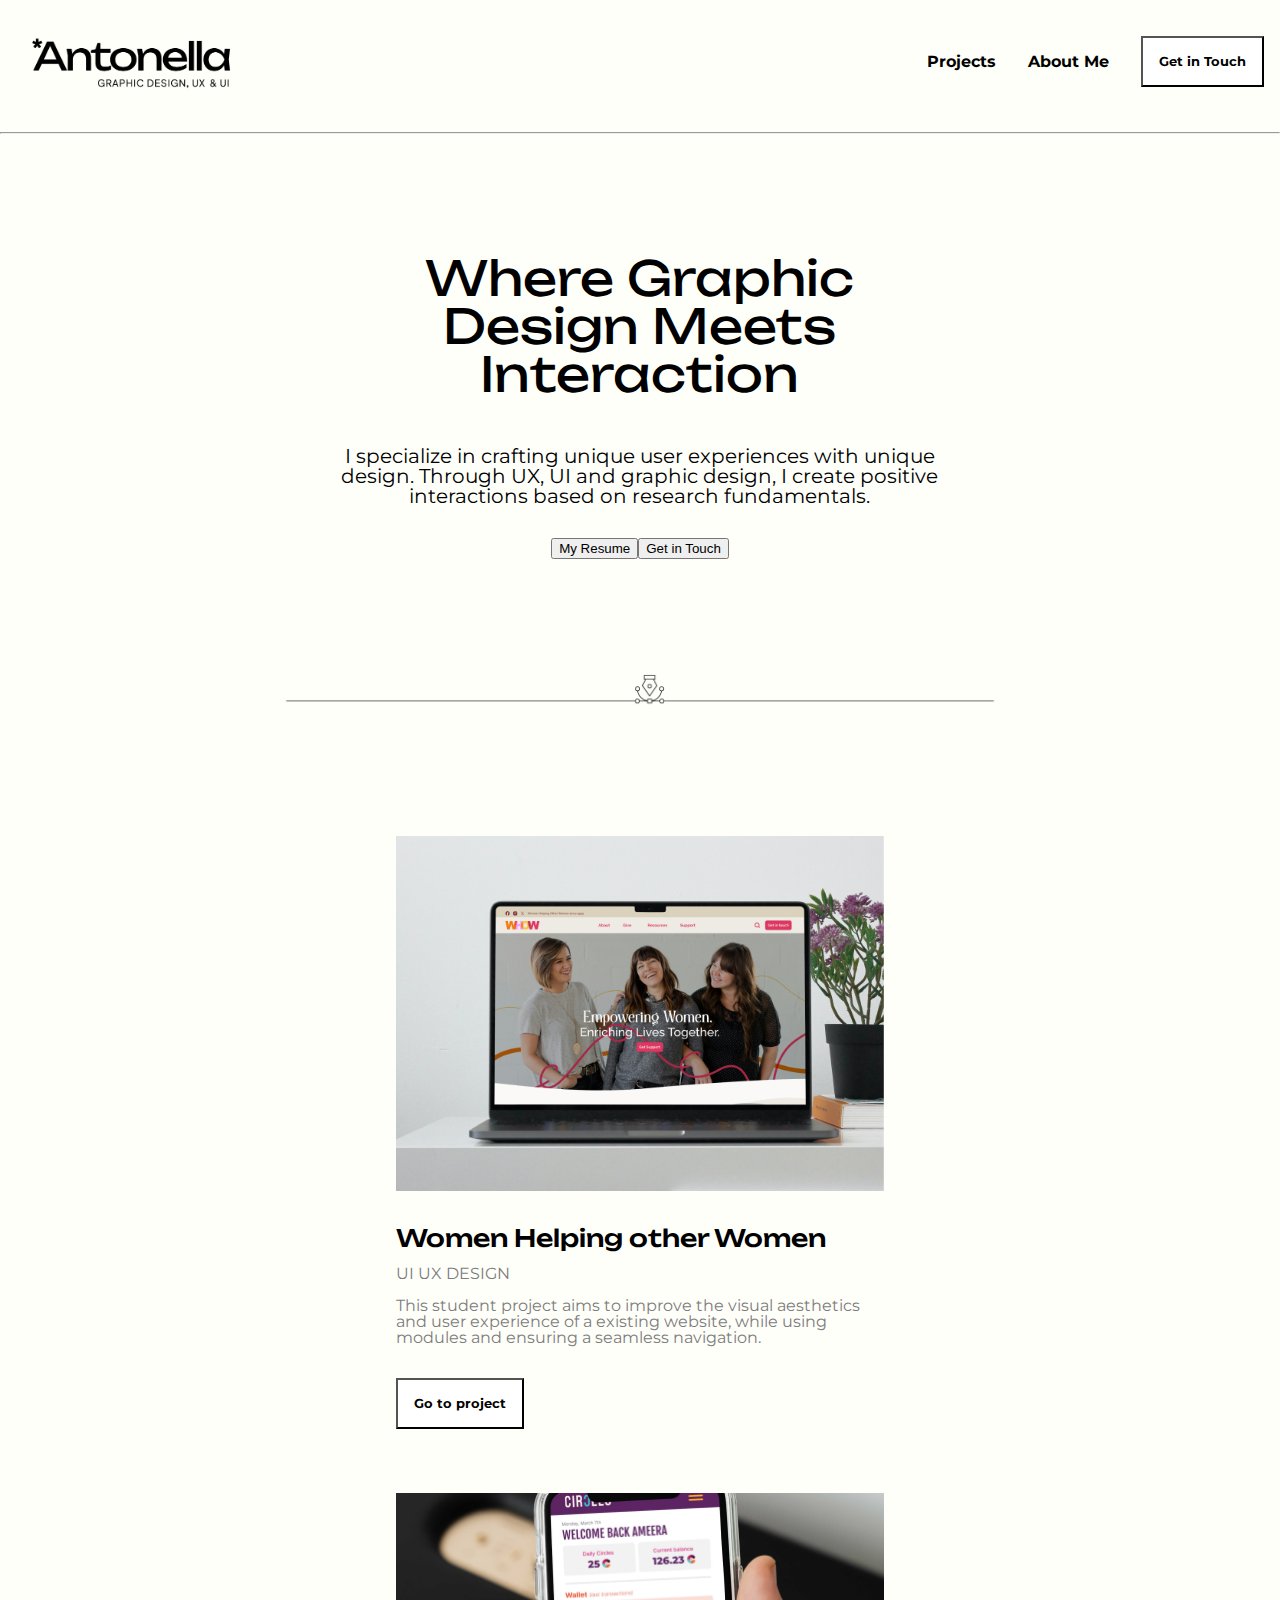
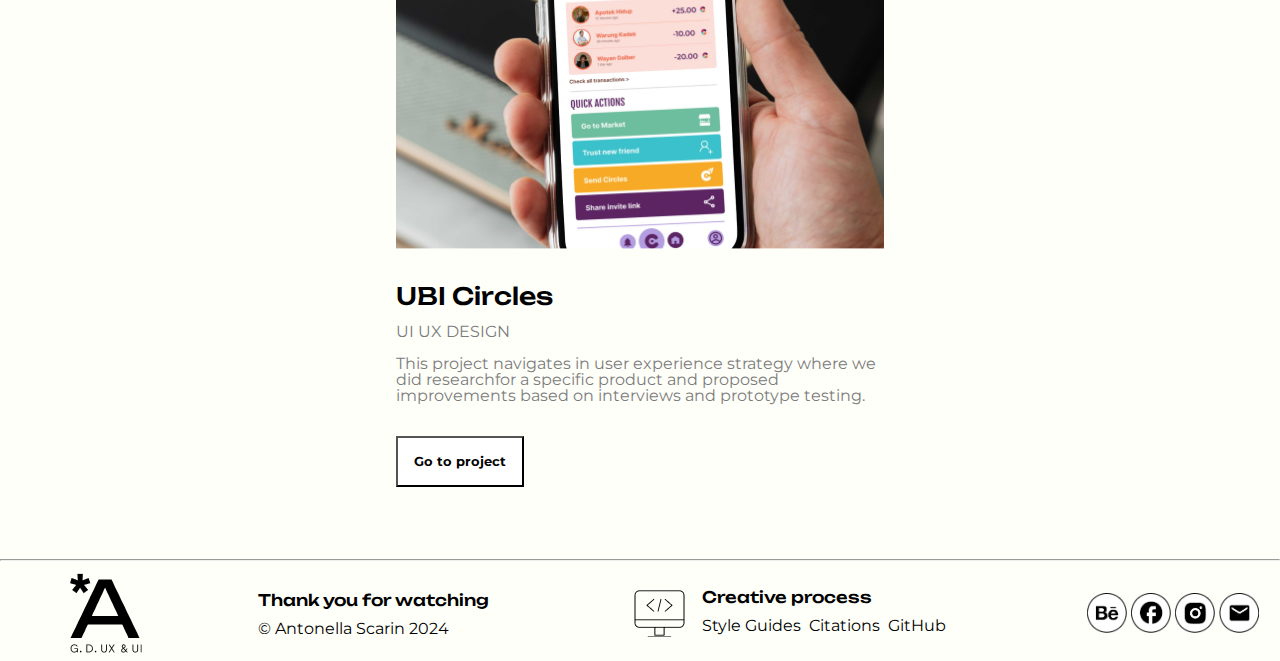
==== commit 3dc59797: "footer changes" ====
--- a/index.html
+++ b/index.html
@@ -36,22 +36,12 @@
 
   <body>
     <nav class="navbar">
-      <a href="index.html"
-        ><img
-          class="logo"
-          src="img/logo.png"
-          alt="Websitelogo"
-          width="201"
-          height="56"
-      /></a>
+      <a href="index.html"><img class="logo" src="img/logo.png" alt="Websitelogo" width="201" height="56"></a>
       <div class="menu">
         <a href="index.html">Projects</a>
         <a href="about.html">About Me</a>
         <button
-          class="nav-button"
-          onclick="window.location.href='get-in-touch.html';"
-        >
-          Get in Touch
+          class="nav-button" onclick="window.location.href='get-in-touch.html';"> Get in Touch
         </button>
       </div>
     </nav>
@@ -68,12 +58,7 @@
           based on research fundamentals.
         </h2>
         <div class="hero-buttons">
-          <button
-            class="button"
-            onclick="window.location.href='doc/resume.pdf';"
-          >
-            My Resume
-          </button>
+          <button class="button" onclick="window.location.href='doc/resume.pdf';">My Resume</button>
           <button
             class="button"
             onclick="window.location.href='get-in-touch.html';"
@@ -122,7 +107,7 @@
           <h4>UI UX DESIGN</h4>
           <p>
             This project navigates in user experience strategy where we did
-            research in the Beta version of this product and proposed
+            researchfor a specific product and proposed
             improvements based on interviews and prototype testing.
           </p>
           <button
@@ -140,77 +125,41 @@
     <hr />
 
     <footer>
+
       <figure class="footer-logo">
-        <img
-          src="img/footer-logo.png"
-          alt="Websitelogo vertion 2"
-          width="74"
-          height="89"
-        />
+        <img src="img/footer-logo.png" alt="Websitelogo vertion 2" width="74" height="89">
       </figure>
 
       <div class="footer-content">
         <h5>Thank you for watching</h5>
-        <p class="copyright">© Antonella Scarin 2024</p>
+        <p>© Antonella Scarin 2024</p>
       </div>
 
       <div class="creative-process">
         <figure class="footer-icon">
-          <img
-            src="img/icon-footer.png"
-            alt="icon of a computer2"
-            width="53"
-            height="48"
-          />
+          <img src="img/icon-footer.png" alt="icon of a computer2" width="53" height="48">
         </figure>
-        <div class="creative-process-content">
+
+      <div class="creative-process-content">
+
           <h5>Creative process</h5>
 
           <ul class="footer-list">
-            <li class="footer-list-item">
-              <a class="footer-links" href="doc/styleguides.pdf"
-                ><p>Style Guides</p></a
-              >
-              <!-- source: how to link a PDF: https://www.google.com/search?q=how+to+button+to+a+pdf+html&oq=how+to+button+to+a+pdf+html&gs_lcrp=EgZjaHJvbWUyBggAEEUYOTIICAEQABgWGB4yCAgCEAAYFhge0gEIOTI0N2owajeoAgCwAgA&sourceid=chrome&ie=UTF-8#kpvalbx=_nmAbZqGfEbLN0PEPzuG7yAc_36 -->
-            </li>
-            <li class="footer-list-item">
-              <a lass="footer-links" href="doc/citations.pdf"
-                ><p>Citations</p></a
-              >
-            </li>
-            <li class="footer-list-item">
-              <a
-                class="footer-links"
-                href="https://github.com/AntonellaSL/portfolio2024"
-                ><p>GitHub</p></a
-              >
-            </li>
+            <li class="footer-list-item"> <a href="doc/styleguides.pdf"><p>Style Guides</p></a>
+              <!-- source: how to link a PDF: https://www.google.com/search?q=how+to+button+to+a+pdf+html&oq=how+to+button+to+a+pdf+html&gs_lcrp=EgZjaHJvbWUyBggAEEUYOTIICAEQABgWGB4yCAgCEAAYFhge0gEIOTI0N2owajeoAgCwAgA&sourceid=chrome&ie=UTF-8#kpvalbx=_nmAbZqGfEbLN0PEPzuG7yAc_36 --></li>
+            <li class="footer-list-item"> <a href="doc/citations.pdf"><p>Citations</p></a> </li>
+            <li class="footer-list-item"><a href="https://github.com/AntonellaSL/portfolio2024"><p>GitHub</p></a></li>
           </ul>
         </div>
       </div>
+   
+
 
       <div class="social-media">
-        <a
-          class="social-media-logos"
-          href="https://www.behance.net/antonellas0d31"
-          ><i class="fa-brands fa-behance"></i
-        ></a>
-        <a
-          class="social-media-logos"
-          href="https://www.facebook.com/antonellascarin/"
-          ><i class="fa-brands fa-instagram"></i
-        ></a>
-        <a
-          class="social-media-logos"
-          href="https://www.instagram.com/_byantonella/"
-          ><img
-            src="img/instagram.png"
-            alt="Instagram Logo"
-            width="40"
-            height="40"
-        /></a>
-        <a class="social-media-logos" href="antonella.scarin.l@gmail.com"
-          ><img src="img/email.png" alt="email icon" width="40" height="40"
+        <a class="social-media-logos" href="https://www.behance.net/antonellas0d31"><img src="img/behance.png" alt="Behance Logo" width="40" height="40"/></a>
+        <a class="social-media-logos" href="https://www.facebook.com/antonellascarin/"><img src="img/facebook.png" alt="Facebook Logo" width="40" height="40"/></a>
+        <a class="social-media-logos" href="https://www.instagram.com/_byantonella/"> <img src="img/instagram.png" alt="Instagram Logo" width="40" height="40"/></a>
+        <a class="social-media-logos" href="antonella.scarin.l@gmail.com"><img src="img/email.png" alt="email icon" width="40" height="40"
         /></a>
       </div>
     </footer>
--- a/css/style.css
+++ b/css/style.css
@@ -18,7 +18,6 @@
 img {
   max-width: 100%;
   height: auto;
-  margin-bottom: 1rem;
 }
 
 body {
@@ -45,6 +44,7 @@
   font-weight: 400;
   font-size: 1.25rem;
   margin-bottom: 0;
+  margin-top: 3rem;
 }
 
 h3 {
@@ -53,6 +53,7 @@
   font-weight: 500;
   font-size: 1.5rem;
   margin-bottom: 0;
+  margin-top: 2rem;
 }
 
 h4 {
@@ -62,7 +63,7 @@
   font-size: 1rem;
   color: #7c7c7c;
   margin-bottom: 0;
-  margin-top: 0.5rem;
+  margin-top: 1rem;
 }
 
 h5 {
@@ -79,6 +80,15 @@
   font-weight: 400;
   font-size: 1rem;
   color: #7c7c7c;
+  margin-top: 1rem;
+}
+a{
+  text-decoration: none;
+  color: #000000;
+}
+
+.footer-icon{
+  padding-right: 1rem;
 }
 
 /* --------- NAV BAR --------- */
@@ -119,7 +129,7 @@
   text-decoration-color: #ffc400;
 }
 
-.nav-button {
+.nav-button {   /* -- source:https://www.w3schools.com/howto/howto_css_outline_buttons.asp-- */
   padding: 1rem;
   background-color: white;
   font-family: "Montserrat", sans-serif;
@@ -132,6 +142,7 @@
 
 .projects-button {
   padding: 1rem;
+  margin-top: 2rem;
   background-color: white;
   font-family: "Montserrat", sans-serif;
   font-weight: 700;
@@ -165,7 +176,7 @@
 .hero {
   display: flex;
   flex-direction: column;
-  margin-top: 3rem;
+  margin-top: 7rem;
   margin-bottom: 3rem;
   align-items: center;
   justify-content: center;
@@ -173,16 +184,15 @@
   text-align: center;
 }
 
-.hero-buttons {
-  display: flex;
-  flex-direction: row;
-  margin-top: 5rem;
+.hero-buttons {   /* -- source:https://www.w3schools.com/howto/howto_css_outline_buttons.asp-- */
+  display: flex;
+  flex-direction: row;
+  margin-top: 2rem;
   font-size: 1.5rem;
   font-family: "Montserrat", sans-serif;
   font-weight: 400;
   font-size: 0.8rem;
   border-color: black;
-  margin: 1rem;
 }
 
 .dividor {
@@ -199,6 +209,7 @@
   flex-direction: row;
   flex-wrap: wrap;
   justify-content: center;
+  margin-bottom: 2rem;
 }
 
 .project-card {
@@ -209,65 +220,70 @@
   max-width: 30.5rem;
 }
 
-.button {
-  /* -- source:https://www.w3schools.com/howto/howto_css_outline_buttons.asp-- */
-  padding: 1rem;
-  background-color: white;
-  font-family: "Montserrat", sans-serif;
-  font-weight: 400;
-  font-size: 0.8rem;
-  border-color: black;
-  margin: 1rem;
-}
-
 .button:hover {
   background-color: #000000;
   color: white;
 }
 
 /* --------- FOOTER ------*/
+/* ---James helped me building the grid during class. I worked on the alignments---*/
 
 footer {
   display: grid;
   grid-template-columns: repeat(12, 1fr);
-  background-color: #fea725;
 }
 
 .footer-logo {
   grid-column-start: 1;
   grid-column-end: 3;
-  background: lightblue;
   justify-self: center;
   align-self: center;
 }
 .footer-content {
   grid-column-start: 3;
   grid-column-end: 6;
-  background: rgb(222, 189, 92);
+  justify-self: center;
+  align-self: center;
 }
 .creative-process {
   grid-column-start: 6;
   grid-column-end: 11;
-  background: rgb(209, 87, 138);
-  display: flex;
-  flex-direction: row;
+  display: flex;
+  flex-direction: row;
+  justify-self: center;
+  align-self: center;
+}
+
+.creative-process-content {
+  display: flex;
+  flex-direction: column;
+  margin-right: 0.8rem;
 }
 .footer-list {
-  background: limegreen;
-  display: flex;
-  flex-direction: row;
+  display: flex;
+  flex-direction: row;
+  align-items: flex-start;
+}
+
+.footer-list-item {
+  padding-right: 0.5rem;
+}
+.footer-list-item:hover {
+  color: #fea725;
 }
 .social-media {
   grid-column-start: 11;
   grid-column-end: 13;
-  background: rgb(195, 219, 227);
-}
-
-.social-media-logos {
-  border-radius: 2rem;
-  border: 2px solid red;
-  padding: 0.5rem;
-}
+  justify-self: center;
+  align-self: center;
+}
+
+footer p{
+  color: #000000;
+  margin-top: 0.8rem;
+  text-decoration: none;
+}
+
 
 /* --------- ABOUT ME PAGE --------- */
 .about-title {
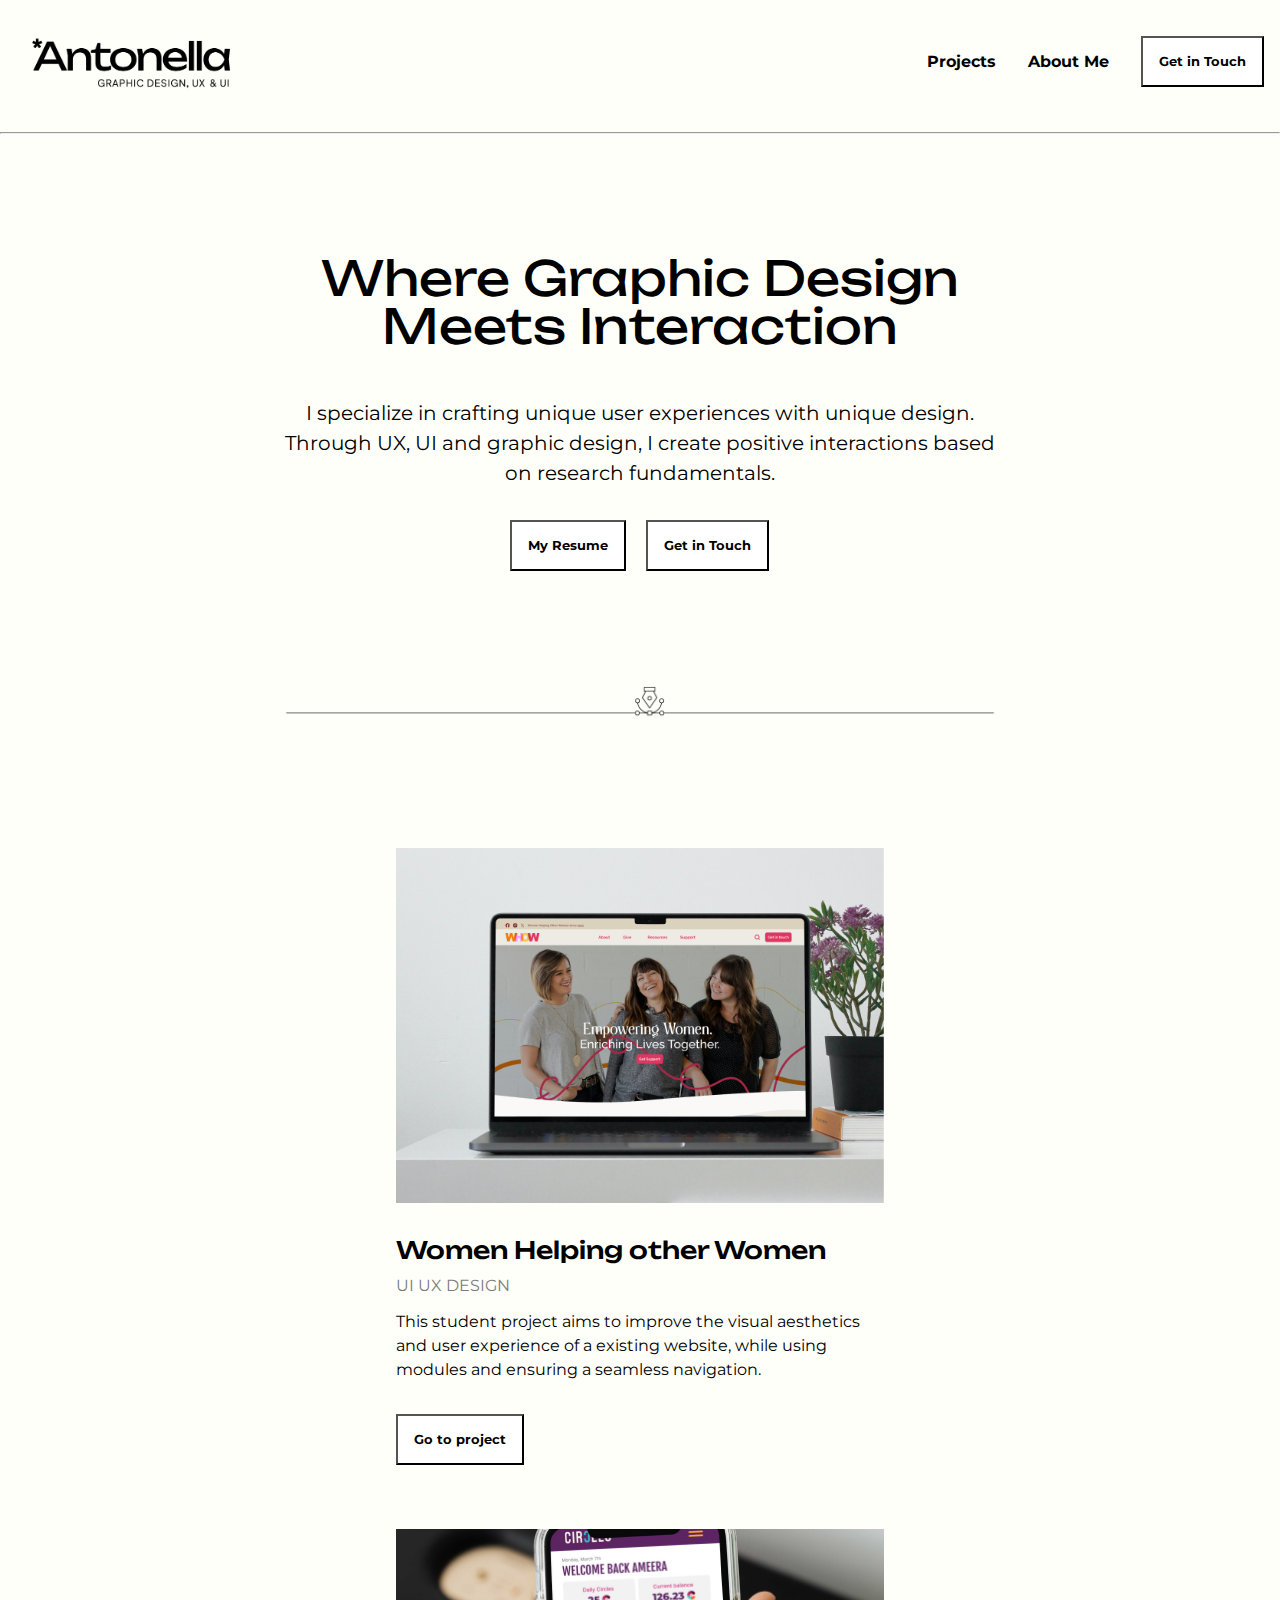
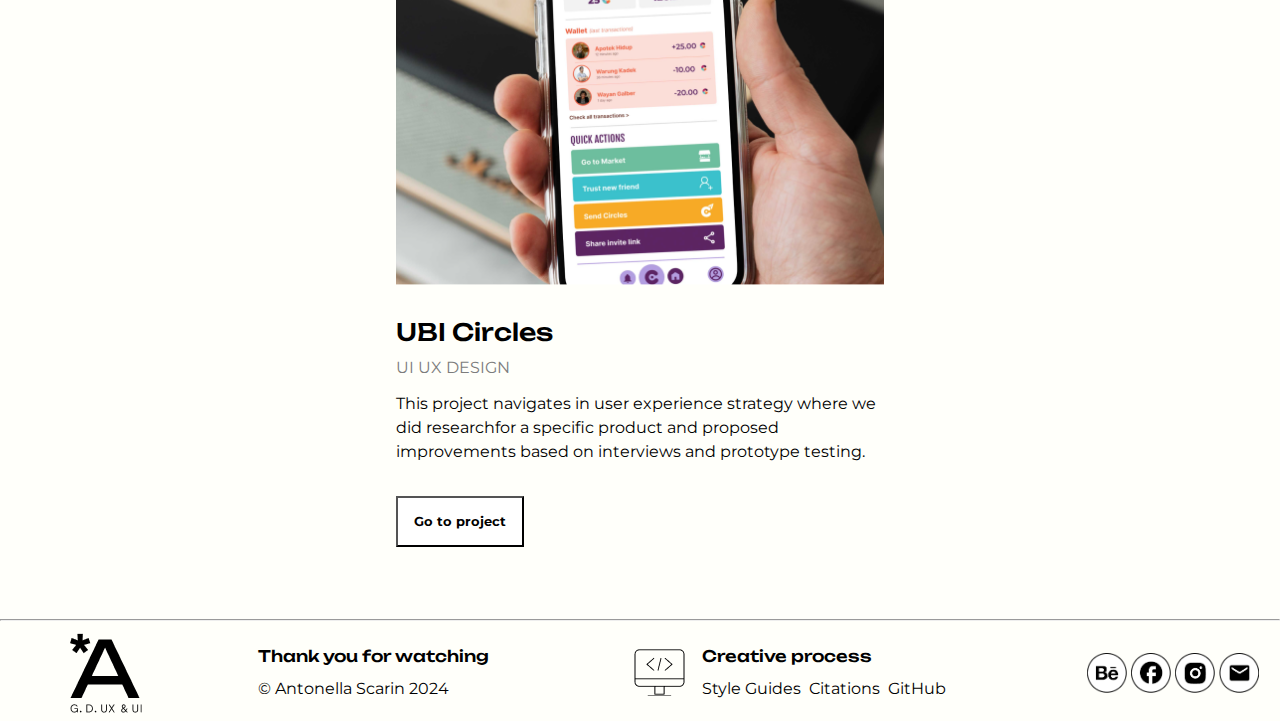
==== commit f95feb4d: "more chnages" ====
--- a/index.html
+++ b/index.html
@@ -1,168 +1,161 @@
 <!DOCTYPE html>
 
 <html lang="en">
-  <head>
-    <meta charset="utf-8" />
-    <meta name="viewport" content="width=device-width, initial-scale=1" />
-    <title>Portfolio Antonella</title>
-    <link rel="stylesheet" href="css/style.css" />
+<head>
+  <meta charset="utf-8" />
+  <meta name="viewport" content="width=device-width, initial-scale=1" />
+  <title>Portfolio Antonella</title>
+  <link rel="stylesheet" href="css/style.css" />
+  
+  <!-- GOOGLE FONTS: Unbounded -->
+  <link rel="preconnect" href="https://fonts.googleapis.com" />
+  <link rel="preconnect" href="https://fonts.gstatic.com" crossorigin />
+  <link
+  href="https://fonts.googleapis.com/css2?family=Unbounded:wght@200..900&display=swap"
+  rel="stylesheet"
+  />
+  
+  <!-- GOOGLE FONTS: Montserrat -->
+  <link rel="preconnect" href="https://fonts.googleapis.com" />
+  <link rel="preconnect" href="https://fonts.gstatic.com" crossorigin />
+  <link
+  href="https://fonts.googleapis.com/css2?family=Montserrat:ital,wght@0,100..900;1,100..900&family=Unbounded:wght@200..900&display=swap"
+  rel="stylesheet"
+  />
+  
+  <!-- ICON INSIDE BUTTONS -->
+  <link
+  rel="stylesheet"
+  href="https://cdnjs.cloudflare.com/ajax/libs/font-awesome/6.5.2/css/all.min.css"
+  integrity="sha512-SnH5WK+bZxgPHs44uWIX+LLJAJ9/2PkPKZ5QiAj6Ta86w+fsb2TkcmfRyVX3pBnMFcV7oQPJkl9QevSCWr3W6A=="
+  crossorigin="anonymous"
+  referrerpolicy="no-referrer"
+  />
+</head>
+<!-- end of head.  Head is the brain of the website-->
 
-    <!-- GOOGLE FONTS: Unbounded -->
-    <link rel="preconnect" href="https://fonts.googleapis.com" />
-    <link rel="preconnect" href="https://fonts.gstatic.com" crossorigin />
-    <link
-      href="https://fonts.googleapis.com/css2?family=Unbounded:wght@200..900&display=swap"
-      rel="stylesheet"
+<body>
+  <nav class="navbar">
+    <a href="index.html"><img class="logo" src="img/logo.png" alt="Websitelogo" width="201" height="56"></a>
+    <div class="menu">
+      <a href="index.html">Projects</a>
+      <a href="about.html">About Me</a>
+      <button
+      class="nav-button" onclick="window.location.href='get-in-touch.html';"> Get in Touch
+    </button>
+  </div>
+</nav>
+<!-- #end of navigation -->
+
+<hr />
+
+<main>
+  <section class="hero">
+    <h1>Where Graphic Design Meets Interaction</h1>
+    <h2>
+      I specialize in crafting unique user experiences with unique design.
+      Through UX, UI and graphic design, I create positive interactions
+      based on research fundamentals.
+    </h2>
+    <div>
+      <button class="hero-buttons" onclick="window.location.href='doc/resume.pdf';">My Resume</button>
+      <button class="hero-buttons" onclick="window.location.href='get-in-touch.html';">Get in Touch </button>
+  </div>
+</section>
+<!-- #end of hero -->
+
+<img class="dividor" src="img/dividor.png" alt="a line." />
+
+<div class="projects-container">
+  <section class="project-card">
+    <img
+    src="img/whow-project-cover.jpg"
+    alt="a macbook open, showing a the home page of the website."
+    width="491"
+    height="357"
     />
+    <h3>Women Helping other Women</h3>
+    <h4>UI UX DESIGN</h4>
+    <p>
+      This student project aims to improve the visual aesthetics and user
+      experience of a existing website, while using modules and ensuring a
+      seamless navigation.
+    </p>
+    <button
+    class="projects-button"
+    onclick="window.location.href='project-1.html';"
+    >
+    Go to project <i class="fa-solid fa-arrow-right"></i>
+  </button>
+  <!-- source:https://youtu.be/dvdamxFWiMM?si=2EXFftRUHvhOe-Tz -->
+</section>
+<!-- #end of project 1 -->
 
-    <!-- GOOGLE FONTS: Montserrat -->
-    <link rel="preconnect" href="https://fonts.googleapis.com" />
-    <link rel="preconnect" href="https://fonts.gstatic.com" crossorigin />
-    <link
-      href="https://fonts.googleapis.com/css2?family=Montserrat:ital,wght@0,100..900;1,100..900&family=Unbounded:wght@200..900&display=swap"
-      rel="stylesheet"
-    />
+<section class="project-card">
+  <img
+  src="img/ubi-cover.jpg"
+  alt="a hand holding an iphone with the home page of the app."
+  width="491"
+  height="357"
+  />
+  <h3>UBI Circles</h3>
+  <h4>UI UX DESIGN</h4>
+  <p>
+    This project navigates in user experience strategy where we did
+    researchfor a specific product and proposed
+    improvements based on interviews and prototype testing.
+  </p>
+  <button
+  class="projects-button"
+  onclick="window.location.href='project-2.html';"
+  >
+  Go to project <i class="fa-solid fa-arrow-right"></i>
+</button>
+<!-- source:https://youtu.be/dvdamxFWiMM?si=2EXFftRUHvhOe-Tz -->
+</section>
+<!-- #end of project 2 -->
+</div>
+</main>
 
-    <!-- ICON INSIDE BUTTONS -->
-    <link
-      rel="stylesheet"
-      href="https://cdnjs.cloudflare.com/ajax/libs/font-awesome/6.5.2/css/all.min.css"
-      integrity="sha512-SnH5WK+bZxgPHs44uWIX+LLJAJ9/2PkPKZ5QiAj6Ta86w+fsb2TkcmfRyVX3pBnMFcV7oQPJkl9QevSCWr3W6A=="
-      crossorigin="anonymous"
-      referrerpolicy="no-referrer"
-    />
-  </head>
-  <!-- end of head.  Head is the brain of the website-->
+<hr />
 
-  <body>
-    <nav class="navbar">
-      <a href="index.html"><img class="logo" src="img/logo.png" alt="Websitelogo" width="201" height="56"></a>
-      <div class="menu">
-        <a href="index.html">Projects</a>
-        <a href="about.html">About Me</a>
-        <button
-          class="nav-button" onclick="window.location.href='get-in-touch.html';"> Get in Touch
-        </button>
+<footer>
+  
+  <figure class="footer-logo">
+    <img src="img/footer-logo.png" alt="Websitelogo vertion 2" width="74" height="89">
+  </figure>
+  
+  <div class="footer-content">
+    <h5>Thank you for watching</h5>
+    <p>© Antonella Scarin 2024</p>
+  </div>
+  
+  <div class="creative-process">
+    <figure class="footer-icon">
+      <img src="img/icon-footer.png" alt="icon of a computer2" width="53" height="48">
+    </figure>
+    
+    <div class="creative-process-content">
+      
+      <h5>Creative process</h5>
+      
+      <ul class="footer-list">
+        <li class="footer-list-item"> <a href="doc/styleguides.pdf"><p>Style Guides</p></a>
+          <!-- source: how to link a PDF: https://www.google.com/search?q=how+to+button+to+a+pdf+html&oq=how+to+button+to+a+pdf+html&gs_lcrp=EgZjaHJvbWUyBggAEEUYOTIICAEQABgWGB4yCAgCEAAYFhge0gEIOTI0N2owajeoAgCwAgA&sourceid=chrome&ie=UTF-8#kpvalbx=_nmAbZqGfEbLN0PEPzuG7yAc_36 --></li>
+          <li class="footer-list-item"> <a href="doc/citations.pdf"><p>Citations</p></a> </li>
+          <li class="footer-list-item"><a href="https://github.com/AntonellaSL/portfolio2024"><p>GitHub</p></a></li>
+        </ul>
       </div>
-    </nav>
-    <!-- #end of navigation -->
-
-    <hr />
-
-    <main>
-      <section class="hero">
-        <h1>Where Graphic Design Meets Interaction</h1>
-        <h2>
-          I specialize in crafting unique user experiences with unique design.
-          Through UX, UI and graphic design, I create positive interactions
-          based on research fundamentals.
-        </h2>
-        <div class="hero-buttons">
-          <button class="button" onclick="window.location.href='doc/resume.pdf';">My Resume</button>
-          <button
-            class="button"
-            onclick="window.location.href='get-in-touch.html';"
-          >
-            Get in Touch
-          </button>
-        </div>
-      </section>
-      <!-- #end of hero -->
-
-      <img class="dividor" src="img/dividor.png" alt="a line." />
-
-      <div class="projects-container">
-        <section class="project-card">
-          <img
-            src="img/whow-project-cover.jpg"
-            alt="a macbook open, showing a the home page of the website."
-            width="491"
-            height="357"
-          />
-          <h3>Women Helping other Women</h3>
-          <h4>UI UX DESIGN</h4>
-          <p>
-            This student project aims to improve the visual aesthetics and user
-            experience of a existing website, while using modules and ensuring a
-            seamless navigation.
-          </p>
-          <button
-            class="projects-button"
-            onclick="window.location.href='project-1.html';"
-          >
-            Go to project <i class="fa-solid fa-arrow-right"></i>
-          </button>
-          <!-- source:https://youtu.be/dvdamxFWiMM?si=2EXFftRUHvhOe-Tz -->
-        </section>
-        <!-- #end of project 1 -->
-
-        <section class="project-card">
-          <img
-            src="img/ubi-cover.jpg"
-            alt="a hand holding an iphone with the home page of the app."
-            width="491"
-            height="357"
-          />
-          <h3>UBI Circles</h3>
-          <h4>UI UX DESIGN</h4>
-          <p>
-            This project navigates in user experience strategy where we did
-            researchfor a specific product and proposed
-            improvements based on interviews and prototype testing.
-          </p>
-          <button
-            class="projects-button"
-            onclick="window.location.href='project-2.html';"
-          >
-            Go to project <i class="fa-solid fa-arrow-right"></i>
-          </button>
-          <!-- source:https://youtu.be/dvdamxFWiMM?si=2EXFftRUHvhOe-Tz -->
-        </section>
-        <!-- #end of project 2 -->
-      </div>
-    </main>
-
-    <hr />
-
-    <footer>
-
-      <figure class="footer-logo">
-        <img src="img/footer-logo.png" alt="Websitelogo vertion 2" width="74" height="89">
-      </figure>
-
-      <div class="footer-content">
-        <h5>Thank you for watching</h5>
-        <p>© Antonella Scarin 2024</p>
-      </div>
-
-      <div class="creative-process">
-        <figure class="footer-icon">
-          <img src="img/icon-footer.png" alt="icon of a computer2" width="53" height="48">
-        </figure>
-
-      <div class="creative-process-content">
-
-          <h5>Creative process</h5>
-
-          <ul class="footer-list">
-            <li class="footer-list-item"> <a href="doc/styleguides.pdf"><p>Style Guides</p></a>
-              <!-- source: how to link a PDF: https://www.google.com/search?q=how+to+button+to+a+pdf+html&oq=how+to+button+to+a+pdf+html&gs_lcrp=EgZjaHJvbWUyBggAEEUYOTIICAEQABgWGB4yCAgCEAAYFhge0gEIOTI0N2owajeoAgCwAgA&sourceid=chrome&ie=UTF-8#kpvalbx=_nmAbZqGfEbLN0PEPzuG7yAc_36 --></li>
-            <li class="footer-list-item"> <a href="doc/citations.pdf"><p>Citations</p></a> </li>
-            <li class="footer-list-item"><a href="https://github.com/AntonellaSL/portfolio2024"><p>GitHub</p></a></li>
-          </ul>
-        </div>
-      </div>
-   
-
-
-      <div class="social-media">
-        <a class="social-media-logos" href="https://www.behance.net/antonellas0d31"><img src="img/behance.png" alt="Behance Logo" width="40" height="40"/></a>
-        <a class="social-media-logos" href="https://www.facebook.com/antonellascarin/"><img src="img/facebook.png" alt="Facebook Logo" width="40" height="40"/></a>
-        <a class="social-media-logos" href="https://www.instagram.com/_byantonella/"> <img src="img/instagram.png" alt="Instagram Logo" width="40" height="40"/></a>
-        <a class="social-media-logos" href="antonella.scarin.l@gmail.com"><img src="img/email.png" alt="email icon" width="40" height="40"
+    </div>
+    
+    <div class="social-media">
+      <a class="social-media-logos" href="https://www.behance.net/antonellas0d31"><img src="img/behance.png" alt="Behance Logo" width="40" height="40"/></a>
+      <a class="social-media-logos" href="https://www.facebook.com/antonellascarin/"><img src="img/facebook.png" alt="Facebook Logo" width="40" height="40"/></a>
+      <a class="social-media-logos" href="https://www.instagram.com/_byantonella/"> <img src="img/instagram.png" alt="Instagram Logo" width="40" height="40"/></a>
+      <a class="social-media-logos" href="antonella.scarin.l@gmail.com"><img src="img/email.png" alt="email icon" width="40" height="40"
         /></a>
       </div>
-    </footer>
-    <!-- #end of footer -->
+    </footer> <!-- #end of footer -->
   </body>
-</html>
+  </html>
+  --- a/css/style.css
+++ b/css/style.css
@@ -24,18 +24,13 @@
   background-color: #fffffa;
 }
 
-main {
-  display: flex;
-  flex-direction: column;
-  align-items: center;
-}
 
 h1 {
   font-family: "Unbounded", sans-serif;
   font-style: normal;
   font-weight: 400;
   font-size: 3rem;
-  margin-bottom: 0;
+  margin-bottom: 0rem;
 }
 
 h2 {
@@ -45,6 +40,7 @@
   font-size: 1.25rem;
   margin-bottom: 0;
   margin-top: 3rem;
+  line-height: 150%;
 }
 
 h3 {
@@ -79,8 +75,9 @@
   font-style: normal;
   font-weight: 400;
   font-size: 1rem;
-  color: #7c7c7c;
+  color: black;
   margin-top: 1rem;
+  line-height: 150%; /* ---https://developer.mozilla.org/en-US/docs/Web/CSS/line-height--*/
 }
 a{
   text-decoration: none;
@@ -168,10 +165,15 @@
 /* --------- HERO --------- */
 
 main {
+  display: flex;
+  flex-direction: column;
+  align-items: center;
   margin: 0 auto;
   grid-gap: 1em;
   max-width: 80vw;
-}
+  align-items: left;
+}
+
 
 .hero {
   display: flex;
@@ -180,19 +182,26 @@
   margin-bottom: 3rem;
   align-items: center;
   justify-content: center;
-  max-width: 60%;
+  max-width: 70%;
   text-align: center;
 }
 
 .hero-buttons {   /* -- source:https://www.w3schools.com/howto/howto_css_outline_buttons.asp-- */
-  display: flex;
-  flex-direction: row;
-  margin-top: 2rem;
-  font-size: 1.5rem;
-  font-family: "Montserrat", sans-serif;
-  font-weight: 400;
+  padding: 1rem;
+  margin-top: 2rem;
+  margin-right: 0.5rem;
+  margin-left: 0.5rem;
+  background-color: white;
+  font-family: "Montserrat", sans-serif;
+  font-weight: 700;
   font-size: 0.8rem;
   border-color: black;
+  max-height: 4rem;
+}
+
+.hero-buttons:hover {
+  background-color: #000000;
+  color: white;
 }
 
 .dividor {
@@ -287,28 +296,27 @@
 
 /* --------- ABOUT ME PAGE --------- */
 .about-title {
-  display: flex;
-  flex-direction: column;
-  justify-content: flex-start;
   margin-right: 5rem;
   margin-left: 5rem;
-  margin-top: 3rem;
-}
-.about-content {
-  margin: 1rem;
-}
+  margin-top: 5rem;
+  margin-bottom: 3rem;
+}
+
+
 
 .my-skills {
   display: flex;
   flex-direction: column;
   align-items: center;
-  margin-bottom: 3rem;
+  margin-bottom: 5rem;
+  margin-top: 2rem;
 }
 .skills-cards {
   display: flex;
   flex-direction: row;
   align-items: center;
   flex-wrap: wrap;
+  margin-top: 1rem;
 }
 
 .card {
@@ -321,7 +329,7 @@
   padding: 2rem;
   margin: 1.5rem;
   width: 20rem;
-  height: 22rem;
+  height: 25rem;
 }
 
 .photo {
@@ -330,25 +338,69 @@
   align-items: flex-end;
   background-size: cover;
   background-repeat: no-repeat;
+  margin-bottom: 4rem;
+  align-self: center;
+  justify-content: center;
 }
 
 .photo-content {
   display: flex;
   flex-direction: column;
   max-width: 50%;
-  margin: 3rem;
+  margin: 4rem;
 }
 
 .about-background {
   background-position: right 3em bottom 10px;
 }
 
+.icon{
+  margin-top: 2rem;
+}
+
+
+/* --------- PROJECT 1 --------- */
+
+.hero-whow{
+  margin-top: 5rem;
+  text-align: left;
+  margin-bottom: 4rem;
+}
+
+.hero-whow p{
+  margin-top: 0.25rem;
+}
+
+.overview{
+  background-color: white;
+  border: solid;
+  border-color: black;
+  padding: 2rem;
+  margin-top: 3rem;
+  margin-bottom: 4rem;
+}
+
+.galerie{
+  display: flex;
+  flex-direction: row;
+  flex-wrap: wrap;
+  align-items: center;
+  justify-content: center;
+}
+
+.galerie-item{
+  margin: 1rem;
+}
+
+.design-stage{
+  max-width: 90%;
+}
 /* --------- CONTACT FORM --------- */
 
 .contact-title {
-  display: flex;
-  flex-direction: column;
-  align-items: flex-start;
+  margin-top: 5rem;
+  text-align: left;
+  max-width: 80%;
 }
 
 input[type="text"],
@@ -393,4 +445,5 @@
   border-radius: 5px;
   padding: 20px;
   max-width: 80%;
-}
+  margin-bottom: 5rem;
+}
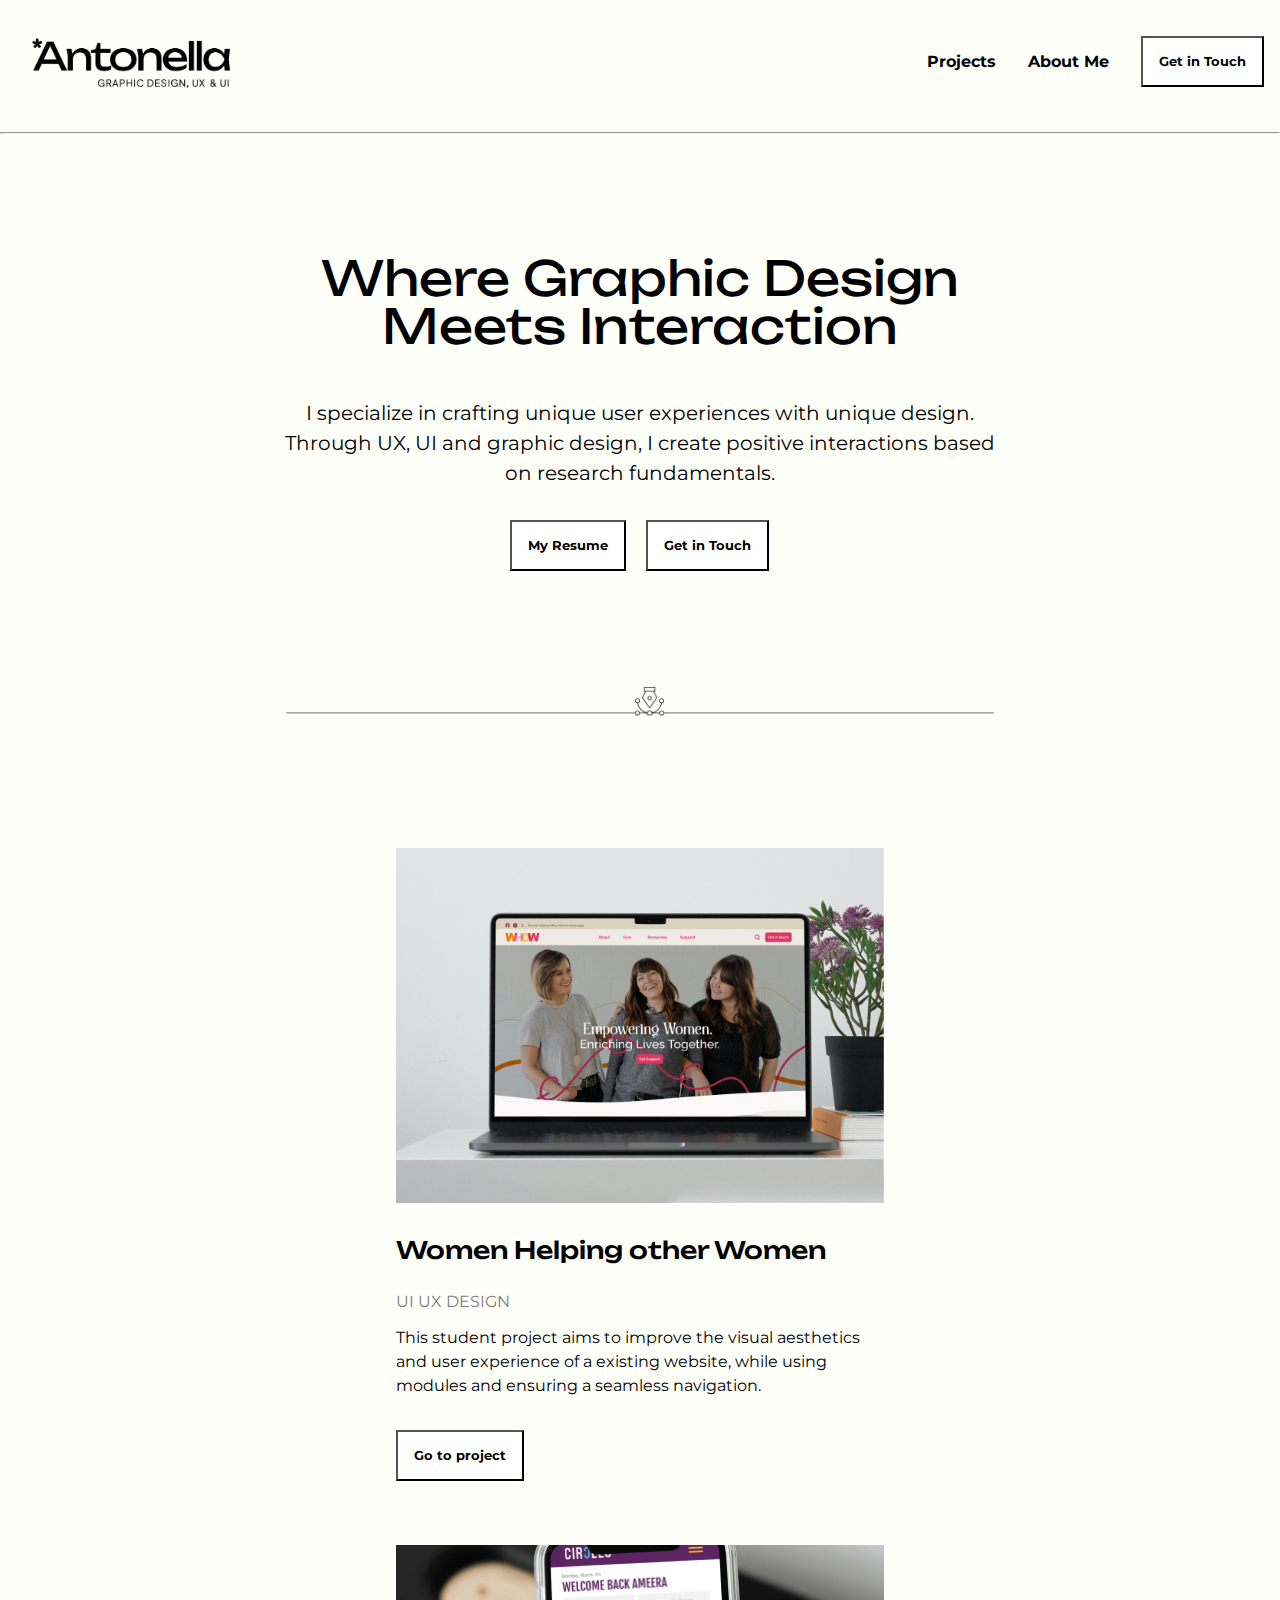
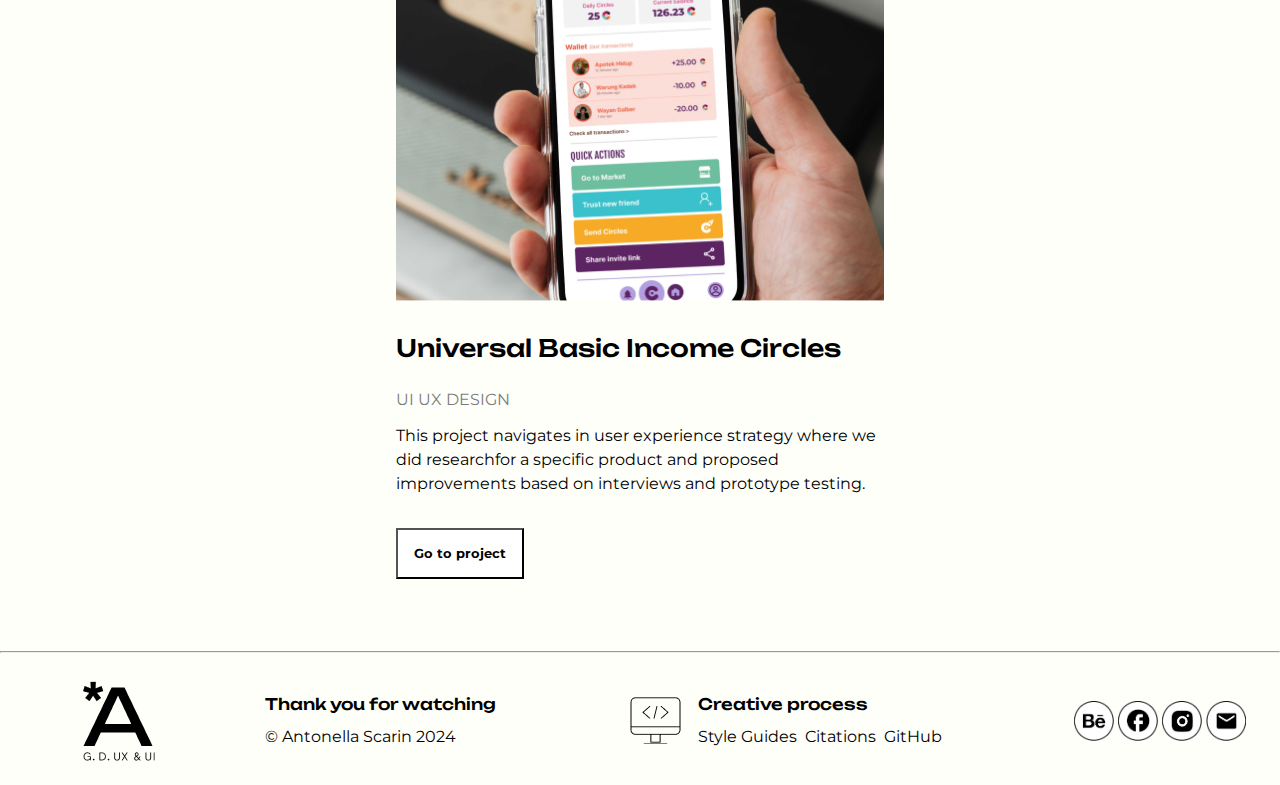
==== commit fdd9eeae: "changes" ====
--- a/index.html
+++ b/index.html
@@ -2,10 +2,10 @@
 
 <html lang="en">
 <head>
-  <meta charset="utf-8" />
-  <meta name="viewport" content="width=device-width, initial-scale=1" />
+  <meta charset="utf-8">
+  <meta name="viewport" content="width=device-width, initial-scale=1">
   <title>Portfolio Antonella</title>
-  <link rel="stylesheet" href="css/style.css" />
+  <link rel="stylesheet" href="css/style.css">
   
   <!-- GOOGLE FONTS: Unbounded -->
   <link rel="preconnect" href="https://fonts.googleapis.com" />
@@ -40,9 +40,7 @@
     <div class="menu">
       <a href="index.html">Projects</a>
       <a href="about.html">About Me</a>
-      <button
-      class="nav-button" onclick="window.location.href='get-in-touch.html';"> Get in Touch
-    </button>
+      <button class="nav-button" onclick="window.location.href='get-in-touch.html';">Get in Touch</button>
   </div>
 </nav>
 <!-- #end of navigation -->
@@ -60,59 +58,48 @@
     <div>
       <button class="hero-buttons" onclick="window.location.href='doc/resume.pdf';">My Resume</button>
       <button class="hero-buttons" onclick="window.location.href='get-in-touch.html';">Get in Touch </button>
-  </div>
-</section>
-<!-- #end of hero -->
-
-<img class="dividor" src="img/dividor.png" alt="a line." />
-
-<div class="projects-container">
+    </div>
+  </section>
+  <!-- #end of hero -->
+  
+  <img class="dividor" src="img/dividor.png" alt="a line." />
+  
+  <div class="projects-container">
+    <section class="project-card">
+      <img
+      src="img/whow-project-cover.jpg"
+      alt="a macbook open, showing a the home page of the website."
+      width="491"
+      height="357"
+      />
+      <h3>Women Helping other Women</h3>
+      <h4>UI UX DESIGN</h4>
+      <p>
+        This student project aims to improve the visual aesthetics and user
+        experience of a existing website, while using modules and ensuring a
+        seamless navigation.
+      </p>
+      <button class="projects-button" onclick="window.location.href='project-1.html';"> Go to project <i class="fa-solid fa-arrow-right"></i>
+    </button>  <!-- source:https://youtu.be/dvdamxFWiMM?si=2EXFftRUHvhOe-Tz -->
+  </section>  <!-- #end of project 1 -->
+  
   <section class="project-card">
-    <img
-    src="img/whow-project-cover.jpg"
-    alt="a macbook open, showing a the home page of the website."
-    width="491"
-    height="357"
-    />
-    <h3>Women Helping other Women</h3>
+    <img src="img/ubi-cover.jpg" alt="a hand holding an iphone with the home page of the app." width="491" height="357">
+    <h3>Universal Basic Income Circles</h3>
     <h4>UI UX DESIGN</h4>
     <p>
-      This student project aims to improve the visual aesthetics and user
-      experience of a existing website, while using modules and ensuring a
-      seamless navigation.
+      This project navigates in user experience strategy where we did
+      researchfor a specific product and proposed
+      improvements based on interviews and prototype testing.
     </p>
     <button
     class="projects-button"
-    onclick="window.location.href='project-1.html';"
-    >
+    onclick="window.location.href='project-2.html';">
     Go to project <i class="fa-solid fa-arrow-right"></i>
   </button>
   <!-- source:https://youtu.be/dvdamxFWiMM?si=2EXFftRUHvhOe-Tz -->
 </section>
-<!-- #end of project 1 -->
 
-<section class="project-card">
-  <img
-  src="img/ubi-cover.jpg"
-  alt="a hand holding an iphone with the home page of the app."
-  width="491"
-  height="357"
-  />
-  <h3>UBI Circles</h3>
-  <h4>UI UX DESIGN</h4>
-  <p>
-    This project navigates in user experience strategy where we did
-    researchfor a specific product and proposed
-    improvements based on interviews and prototype testing.
-  </p>
-  <button
-  class="projects-button"
-  onclick="window.location.href='project-2.html';"
-  >
-  Go to project <i class="fa-solid fa-arrow-right"></i>
-</button>
-<!-- source:https://youtu.be/dvdamxFWiMM?si=2EXFftRUHvhOe-Tz -->
-</section>
 <!-- #end of project 2 -->
 </div>
 </main>
--- a/css/style.css
+++ b/css/style.css
@@ -48,7 +48,7 @@
   font-style: normal;
   font-weight: 500;
   font-size: 1.5rem;
-  margin-bottom: 0;
+  margin-bottom: 2rem;
   margin-top: 2rem;
 }
 
@@ -88,7 +88,7 @@
   padding-right: 1rem;
 }
 
-/* --------- NAV BAR --------- */
+/* ------------------- NAV BAR ------------------- */
 
 .navbar {
   display: flex;
@@ -162,7 +162,7 @@
   color: #000000;
 }
 
-/* --------- HERO --------- */
+/* ----------------- HERO AREA / INDEX ----------------- */
 
 main {
   display: flex;
@@ -211,7 +211,7 @@
   max-width: 70%;
 }
 
-/* --------- PROJECTS --------- */
+/* ------------------ PROJECTS/INDEX ----------------- */
 
 .projects-container {
   display: flex;
@@ -234,75 +234,17 @@
   color: white;
 }
 
-/* --------- FOOTER ------*/
-/* ---James helped me building the grid during class. I worked on the alignments---*/
-
-footer {
-  display: grid;
-  grid-template-columns: repeat(12, 1fr);
-}
-
-.footer-logo {
-  grid-column-start: 1;
-  grid-column-end: 3;
-  justify-self: center;
-  align-self: center;
-}
-.footer-content {
-  grid-column-start: 3;
-  grid-column-end: 6;
-  justify-self: center;
-  align-self: center;
-}
-.creative-process {
-  grid-column-start: 6;
-  grid-column-end: 11;
-  display: flex;
-  flex-direction: row;
-  justify-self: center;
-  align-self: center;
-}
-
-.creative-process-content {
-  display: flex;
-  flex-direction: column;
-  margin-right: 0.8rem;
-}
-.footer-list {
-  display: flex;
-  flex-direction: row;
-  align-items: flex-start;
-}
-
-.footer-list-item {
-  padding-right: 0.5rem;
-}
-.footer-list-item:hover {
-  color: #fea725;
-}
-.social-media {
-  grid-column-start: 11;
-  grid-column-end: 13;
-  justify-self: center;
-  align-self: center;
-}
-
-footer p{
-  color: #000000;
-  margin-top: 0.8rem;
-  text-decoration: none;
-}
-
-
-/* --------- ABOUT ME PAGE --------- */
+
+
+/* ----------------- ABOUT ME PAGE ----------------- */
+
+
 .about-title {
   margin-right: 5rem;
   margin-left: 5rem;
   margin-top: 5rem;
   margin-bottom: 3rem;
 }
-
-
 
 .my-skills {
   display: flex;
@@ -329,7 +271,7 @@
   padding: 2rem;
   margin: 1.5rem;
   width: 20rem;
-  height: 25rem;
+  height: 27rem;
 }
 
 .photo {
@@ -359,7 +301,7 @@
 }
 
 
-/* --------- PROJECT 1 --------- */
+/* ----------------- PROJECT 1:WHOW ---------------- */
 
 .hero-whow{
   margin-top: 5rem;
@@ -372,6 +314,7 @@
 }
 
 .overview{
+  flex-wrap: wrap;
   background-color: white;
   border: solid;
   border-color: black;
@@ -392,10 +335,18 @@
   margin: 1rem;
 }
 
-.design-stage{
-  max-width: 90%;
-}
-/* --------- CONTACT FORM --------- */
+
+.art-direction{
+  margin-top: 3rem;
+}
+
+.moodboard {
+  margin-top: 4rem;
+}
+
+
+
+/* ------------------- CONTACT FORM ------------------- */
 
 .contact-title {
   margin-top: 5rem;
@@ -444,6 +395,67 @@
 .container {
   border-radius: 5px;
   padding: 20px;
-  max-width: 80%;
+  max-width: 80vw;
   margin-bottom: 5rem;
 }
+
+
+/* ------------------- FOOTER ----------------*/
+/* ---James helped me building the grid during class. I worked on the alignments---*/
+
+footer {
+  display: grid;
+  grid-template-columns: repeat(12, 1fr);
+  padding: 1rem;
+}
+
+.footer-logo {
+  grid-column-start: 1;
+  grid-column-end: 3;
+  justify-self: center;
+  align-self: center;
+}
+.footer-content {
+  grid-column-start: 3;
+  grid-column-end: 6;
+  justify-self: center;
+  align-self: center;
+}
+.creative-process {
+  grid-column-start: 6;
+  grid-column-end: 11;
+  display: flex;
+  flex-direction: row;
+  justify-self: center;
+  align-self: center;
+}
+
+.creative-process-content {
+  display: flex;
+  flex-direction: column;
+  margin-right: 0.8rem;
+}
+.footer-list {
+  display: flex;
+  flex-direction: row;
+  align-items: flex-start;
+}
+
+.footer-list-item {
+  padding-right: 0.5rem;
+}
+.footer-list-item:hover {
+  color: #fea725;
+}
+.social-media {
+  grid-column-start: 11;
+  grid-column-end: 13;
+  justify-self: center;
+  align-self: center;
+}
+
+footer p{
+  color: #000000;
+  margin-top: 0.8rem;
+  text-decoration: none;
+}
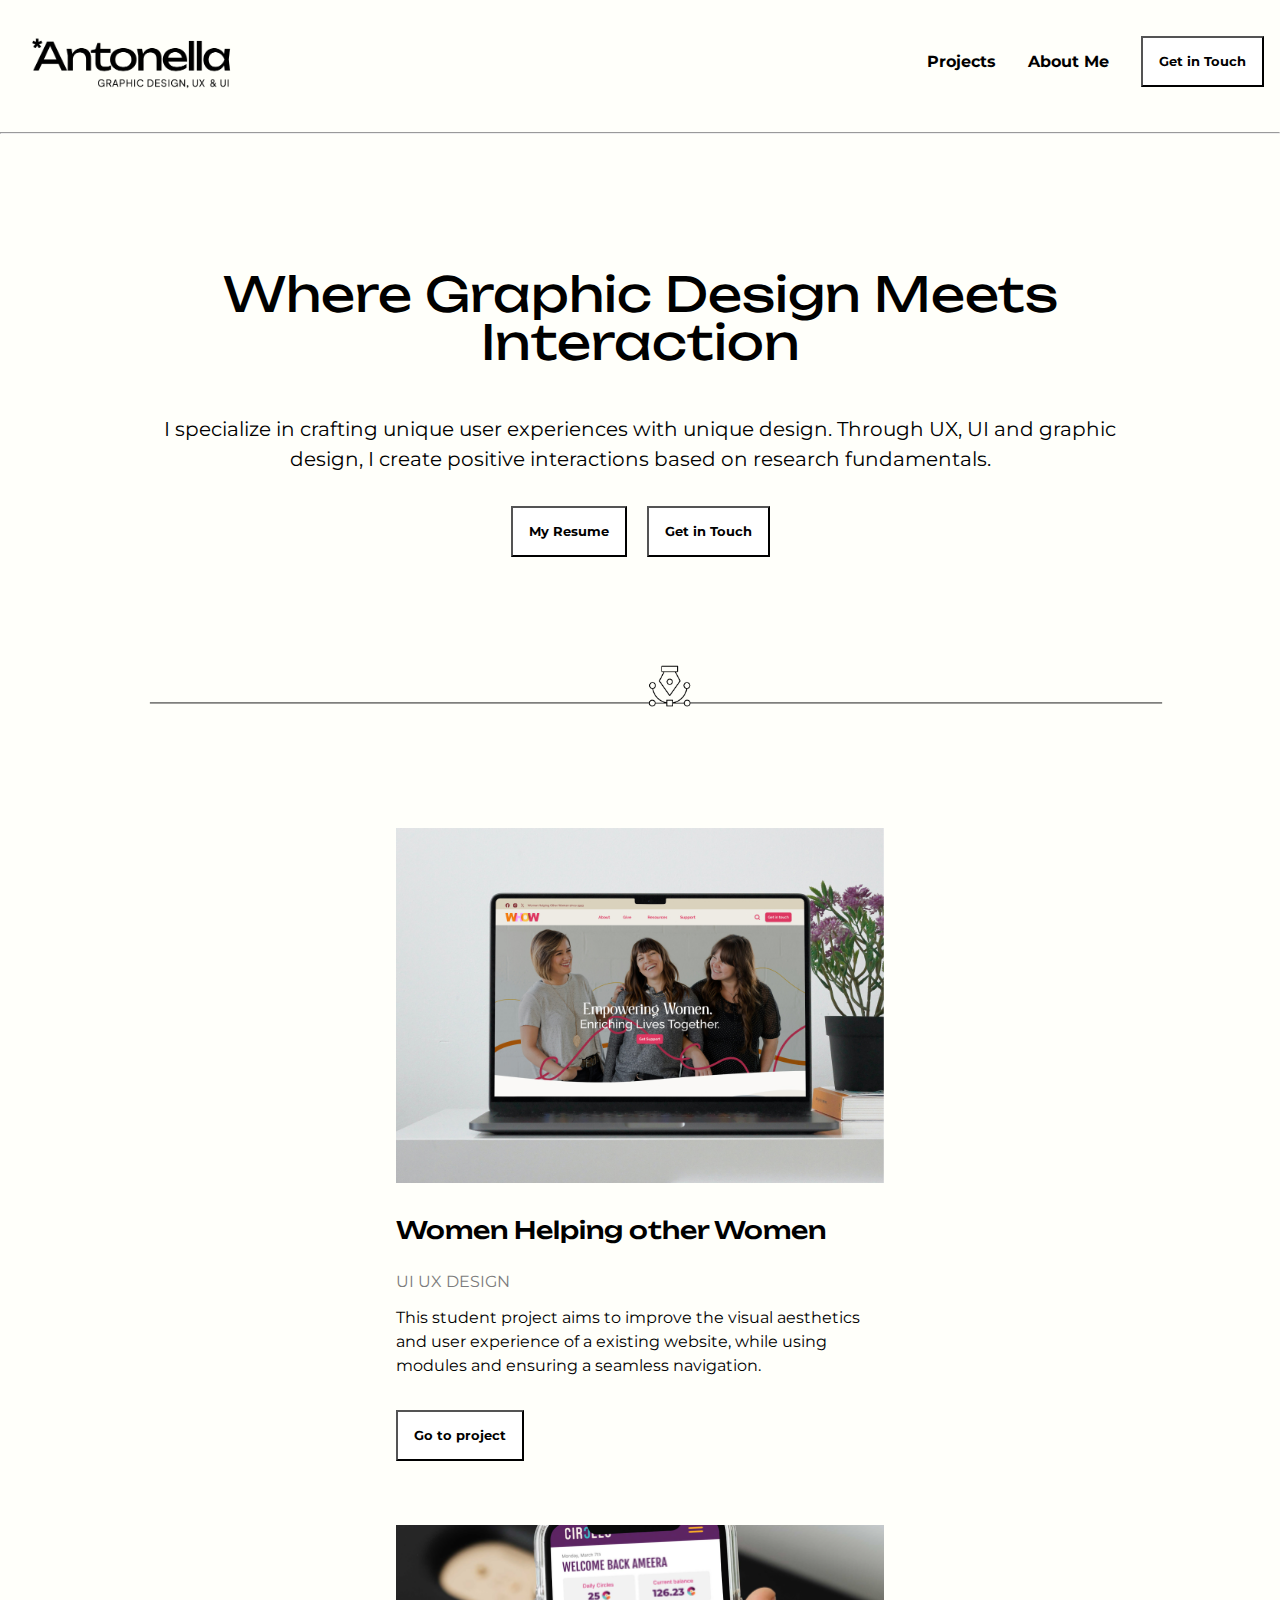
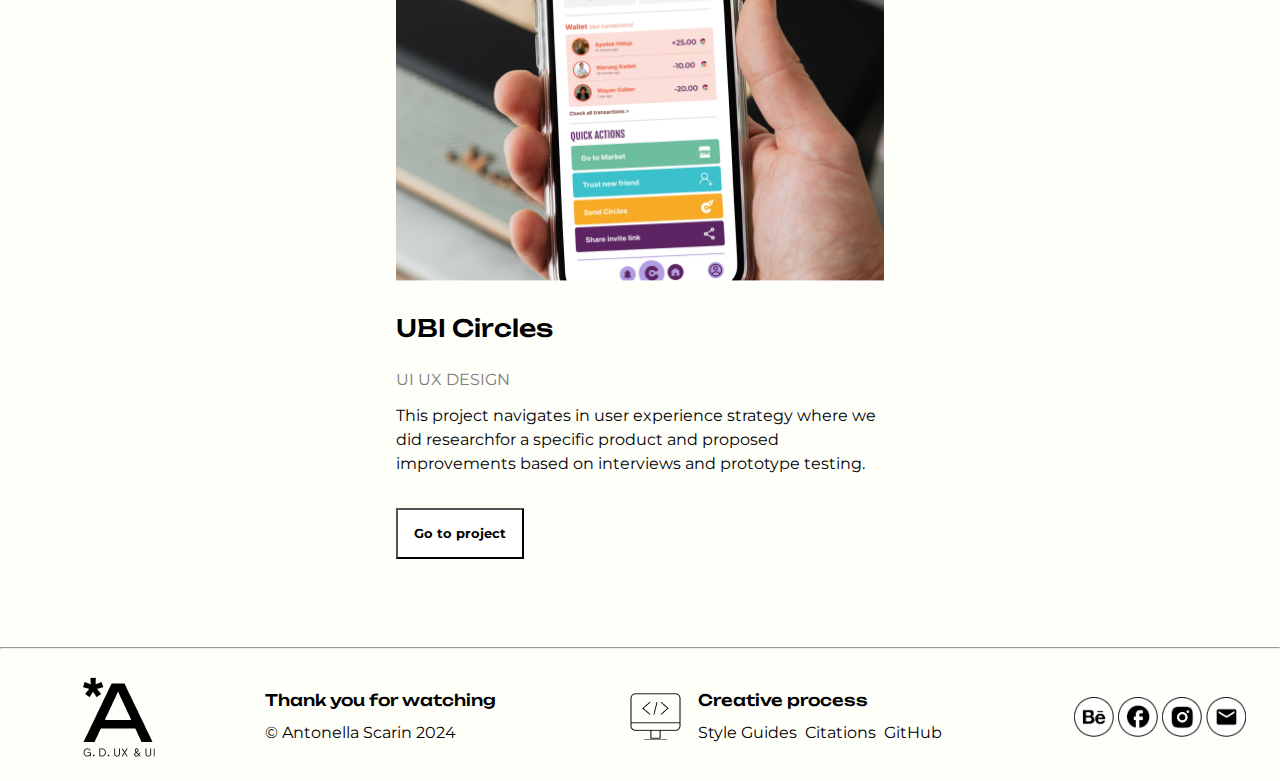
==== commit 610238a2: "final changes" ====
--- a/index.html
+++ b/index.html
@@ -41,67 +41,66 @@
       <a href="index.html">Projects</a>
       <a href="about.html">About Me</a>
       <button class="nav-button" onclick="window.location.href='get-in-touch.html';">Get in Touch</button>
+    </div>
+  </nav>
+  <!-- #end of navigation -->
+  
+  <hr />
+  
+  <main>
+    <section class="hero">
+      <h1>Where Graphic Design Meets Interaction</h1>
+      <h2>
+        I specialize in crafting unique user experiences with unique design.
+        Through UX, UI and graphic design, I create positive interactions
+        based on research fundamentals.
+      </h2>
+      <div>
+        <button class="hero-buttons" onclick="window.location.href='doc/resume.pdf';">My Resume</button>
+        <button class="hero-buttons" onclick="window.location.href='get-in-touch.html';">Get in Touch </button>
+      </div>
+    </section> <!-- #end of hero -->
+    
+    <img class="dividor" src="img/dividor.png" alt="a line." />
+    
+    <div class="projects-container">
+      <section class="project-card">
+        <img
+        src="img/whow-project-cover.jpg"
+        alt="a macbook open, showing a the home page of the website."
+        width="491"
+        height="357"
+        />
+        <h3>Women Helping other Women</h3>
+        <h4>UI UX DESIGN</h4>
+        <p>
+          This student project aims to improve the visual aesthetics and user
+          experience of a existing website, while using modules and ensuring a
+          seamless navigation.
+        </p>
+        <button class="projects-button" onclick="window.location.href='project-1.html';"> Go to project <i class="fa-solid fa-arrow-right"></i>
+        </button>  <!-- source:https://youtu.be/dvdamxFWiMM?si=2EXFftRUHvhOe-Tz -->
+      </section>  <!-- #end of project 1 -->
+      
+      <section class="project-card">
+        <img src="img/ubi-cover.jpg" alt="a hand holding an iphone with the home page of the app." width="491" height="357">
+        <h3>UBI Circles</h3>
+        <h4>UI UX DESIGN</h4>
+        <p>
+          This project navigates in user experience strategy where we did
+          researchfor a specific product and proposed
+          improvements based on interviews and prototype testing.
+        </p>
+        <button
+        class="projects-button"
+        onclick="window.location.href='project-2.html';">
+        Go to project <i class="fa-solid fa-arrow-right"></i>
+      </button>
+      <!-- source:https://youtu.be/dvdamxFWiMM?si=2EXFftRUHvhOe-Tz -->
+    </section>
+    
+    <!-- #end of project 2 -->
   </div>
-</nav>
-<!-- #end of navigation -->
-
-<hr />
-
-<main>
-  <section class="hero">
-    <h1>Where Graphic Design Meets Interaction</h1>
-    <h2>
-      I specialize in crafting unique user experiences with unique design.
-      Through UX, UI and graphic design, I create positive interactions
-      based on research fundamentals.
-    </h2>
-    <div>
-      <button class="hero-buttons" onclick="window.location.href='doc/resume.pdf';">My Resume</button>
-      <button class="hero-buttons" onclick="window.location.href='get-in-touch.html';">Get in Touch </button>
-    </div>
-  </section>
-  <!-- #end of hero -->
-  
-  <img class="dividor" src="img/dividor.png" alt="a line." />
-  
-  <div class="projects-container">
-    <section class="project-card">
-      <img
-      src="img/whow-project-cover.jpg"
-      alt="a macbook open, showing a the home page of the website."
-      width="491"
-      height="357"
-      />
-      <h3>Women Helping other Women</h3>
-      <h4>UI UX DESIGN</h4>
-      <p>
-        This student project aims to improve the visual aesthetics and user
-        experience of a existing website, while using modules and ensuring a
-        seamless navigation.
-      </p>
-      <button class="projects-button" onclick="window.location.href='project-1.html';"> Go to project <i class="fa-solid fa-arrow-right"></i>
-    </button>  <!-- source:https://youtu.be/dvdamxFWiMM?si=2EXFftRUHvhOe-Tz -->
-  </section>  <!-- #end of project 1 -->
-  
-  <section class="project-card">
-    <img src="img/ubi-cover.jpg" alt="a hand holding an iphone with the home page of the app." width="491" height="357">
-    <h3>Universal Basic Income Circles</h3>
-    <h4>UI UX DESIGN</h4>
-    <p>
-      This project navigates in user experience strategy where we did
-      researchfor a specific product and proposed
-      improvements based on interviews and prototype testing.
-    </p>
-    <button
-    class="projects-button"
-    onclick="window.location.href='project-2.html';">
-    Go to project <i class="fa-solid fa-arrow-right"></i>
-  </button>
-  <!-- source:https://youtu.be/dvdamxFWiMM?si=2EXFftRUHvhOe-Tz -->
-</section>
-
-<!-- #end of project 2 -->
-</div>
 </main>
 
 <hr />
--- a/css/style.css
+++ b/css/style.css
@@ -10,12 +10,17 @@
 }
 
 /* border-box tells the browser to account for any border and padding in the values you specify for an element's width and height. 
-	If you set an element's width to 100 pixels, that 100 pixels will include any border or padding you added, and the content box will shrink to absorb that extra width. 
-	https://developer.mozilla.org/en-US/docs/Web/API/ResizeObserverEntry/borderBoxSize */
+If you set an element's width to 100 pixels, that 100 pixels will include any border or padding you added, and the content box will shrink to absorb that extra width. 
+https://developer.mozilla.org/en-US/docs/Web/API/ResizeObserverEntry/borderBoxSize */
 
 /* ------------ PARAGRAPH, BACKGROUND AND TEXT STYLES ------------ */
 
 img {
+  max-width: 100%;
+  height: auto;
+}
+
+video {
   max-width: 100%;
   height: auto;
 }
@@ -137,6 +142,25 @@
   margin-left: 1rem;
 }
 
+
+.end-button {   /* -- source:https://www.w3schools.com/howto/howto_css_outline_buttons.asp-- */
+  padding: 1rem;
+  background-color: white;
+  font-family: "Montserrat", sans-serif;
+  font-weight: 700;
+  font-size: 0.8rem;
+  border-color: black;
+  max-height: 4rem;
+  margin-top: 3rem;
+}
+
+.end-button:hover {   /* -- source:https://www.w3schools.com/howto/howto_css_outline_buttons.asp-- */
+  background-color: rgb(0, 0, 0);
+color: white;
+  border-color: black;
+
+}
+
 .projects-button {
   padding: 1rem;
   margin-top: 2rem;
@@ -162,16 +186,18 @@
   color: #000000;
 }
 
+.half-line{
+  width:80vw;
+}
+
 /* ----------------- HERO AREA / INDEX ----------------- */
 
 main {
-  display: flex;
-  flex-direction: column;
-  align-items: center;
   margin: 0 auto;
   grid-gap: 1em;
+  padding: 1rem;
   max-width: 80vw;
-  align-items: left;
+  
 }
 
 
@@ -182,7 +208,7 @@
   margin-bottom: 3rem;
   align-items: center;
   justify-content: center;
-  max-width: 70%;
+  max-width: 80vw;
   text-align: center;
 }
 
@@ -208,7 +234,7 @@
   margin-top: 2rem;
   margin-bottom: 5rem;
   height: auto;
-  max-width: 70%;
+  max-width: 80vw;
 }
 
 /* ------------------ PROJECTS/INDEX ----------------- */
@@ -288,7 +314,7 @@
 .photo-content {
   display: flex;
   flex-direction: column;
-  max-width: 50%;
+  max-width: 50vw;
   margin: 4rem;
 }
 
@@ -329,6 +355,7 @@
   flex-wrap: wrap;
   align-items: center;
   justify-content: center;
+  margin-top: 2rem;
 }
 
 .galerie-item{
@@ -342,6 +369,10 @@
 
 .moodboard {
   margin-top: 4rem;
+  display: block;
+  margin-left: auto;
+  margin-right: auto;
+  margin-bottom: 4rem;
 }
 
 
@@ -351,7 +382,7 @@
 .contact-title {
   margin-top: 5rem;
   text-align: left;
-  max-width: 80%;
+  max-width: 80vw;
 }
 
 input[type="text"],
